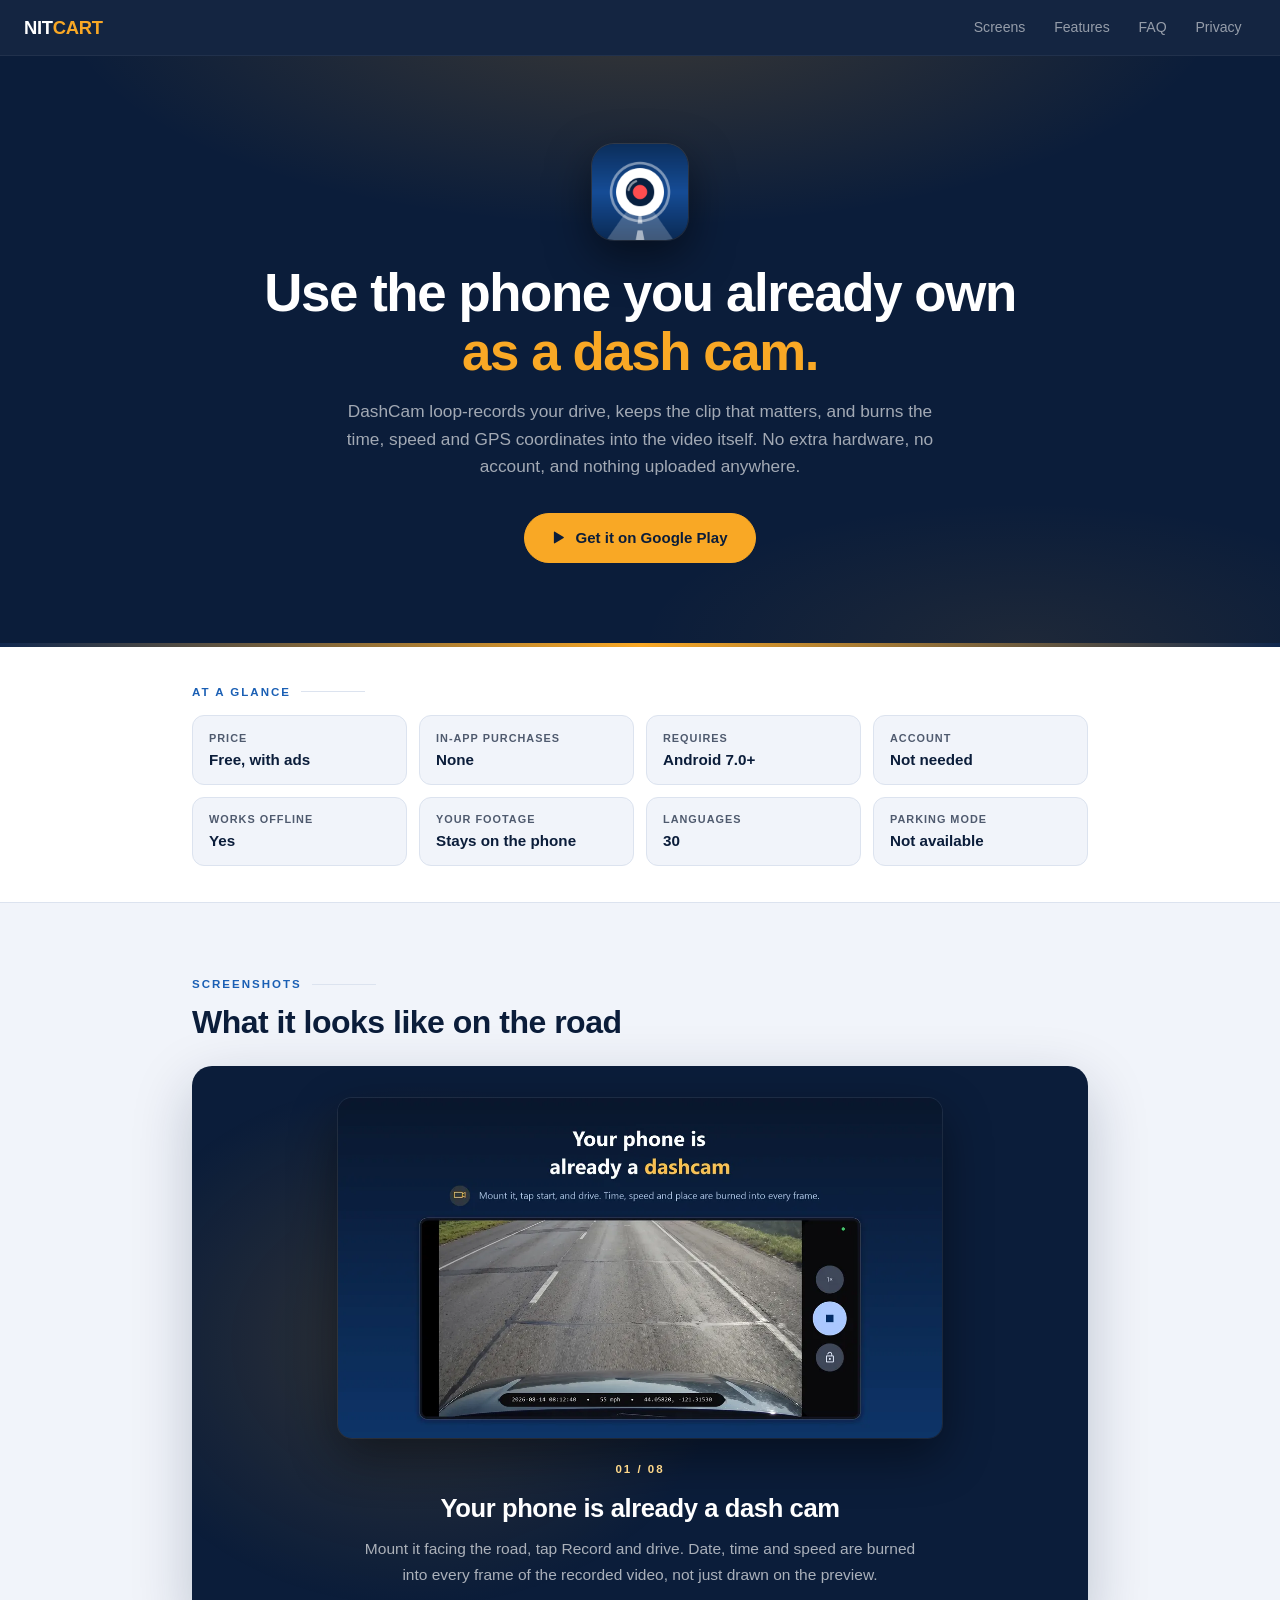
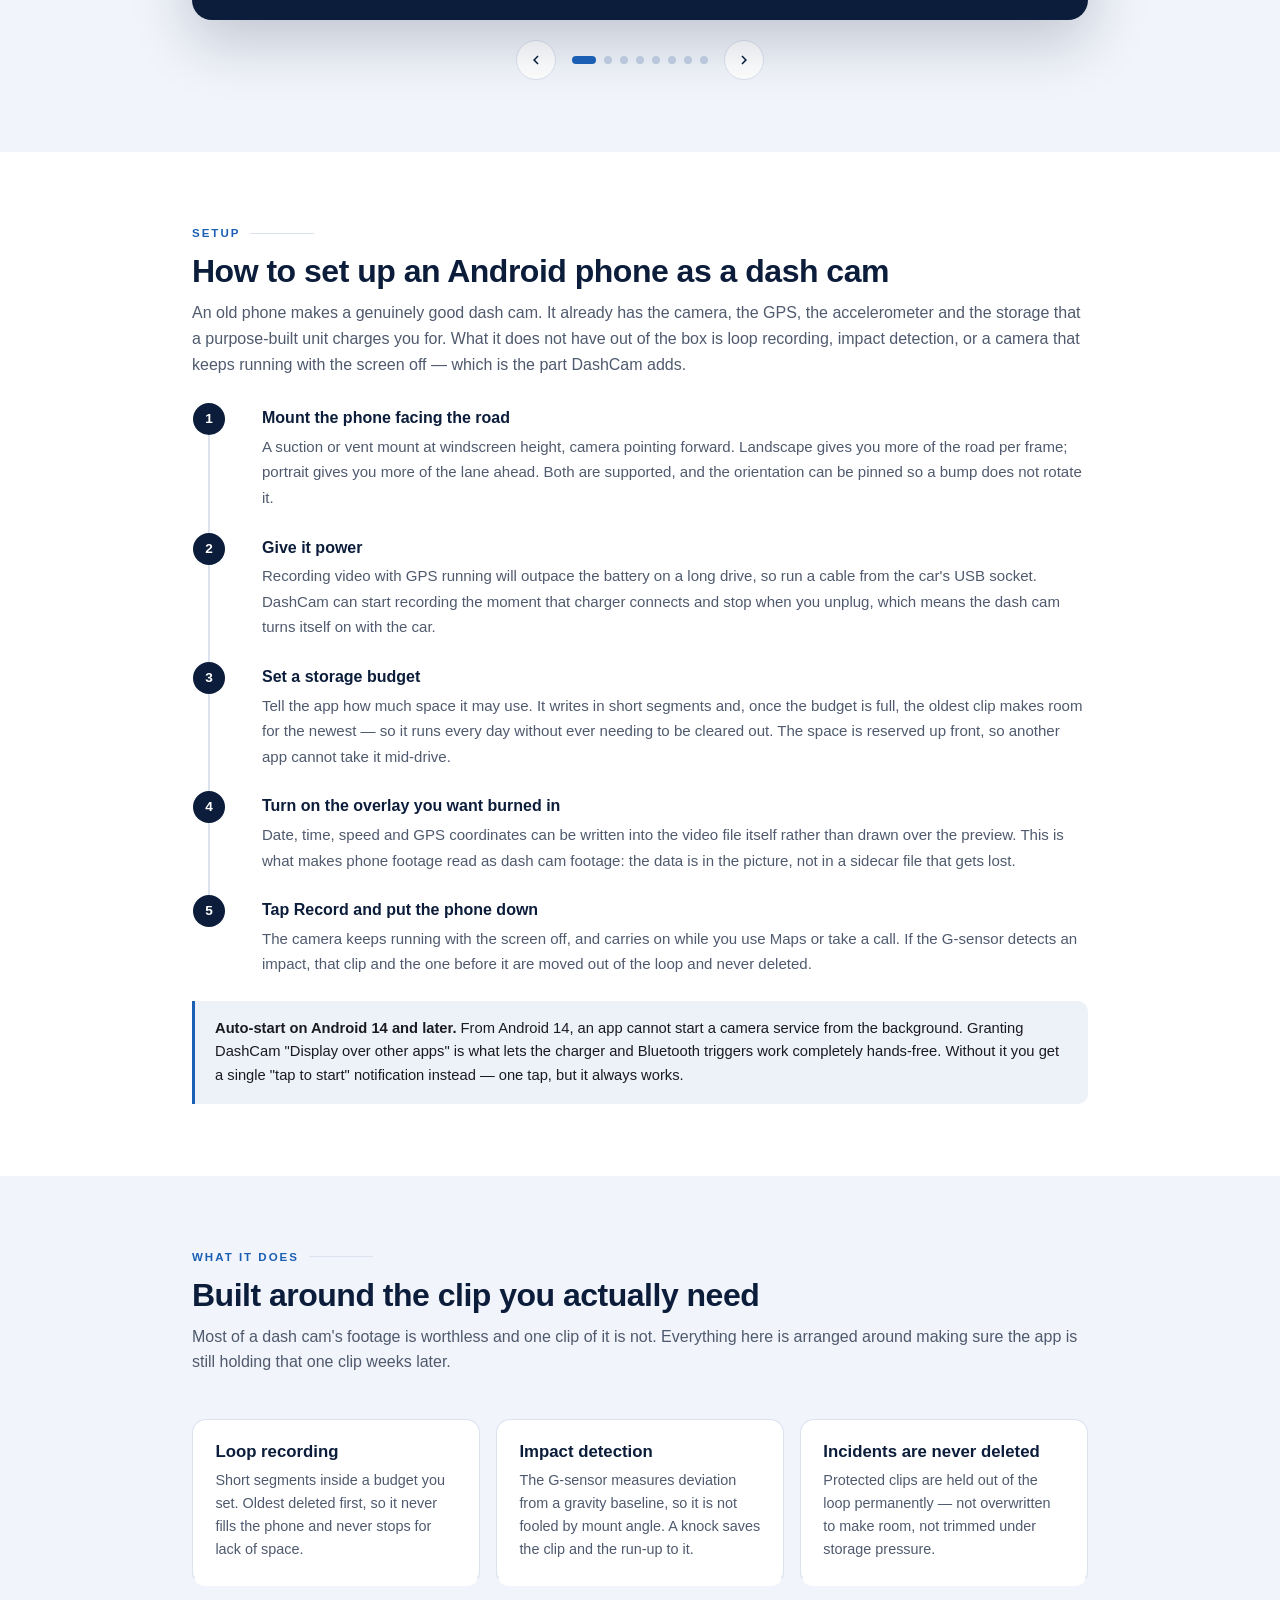
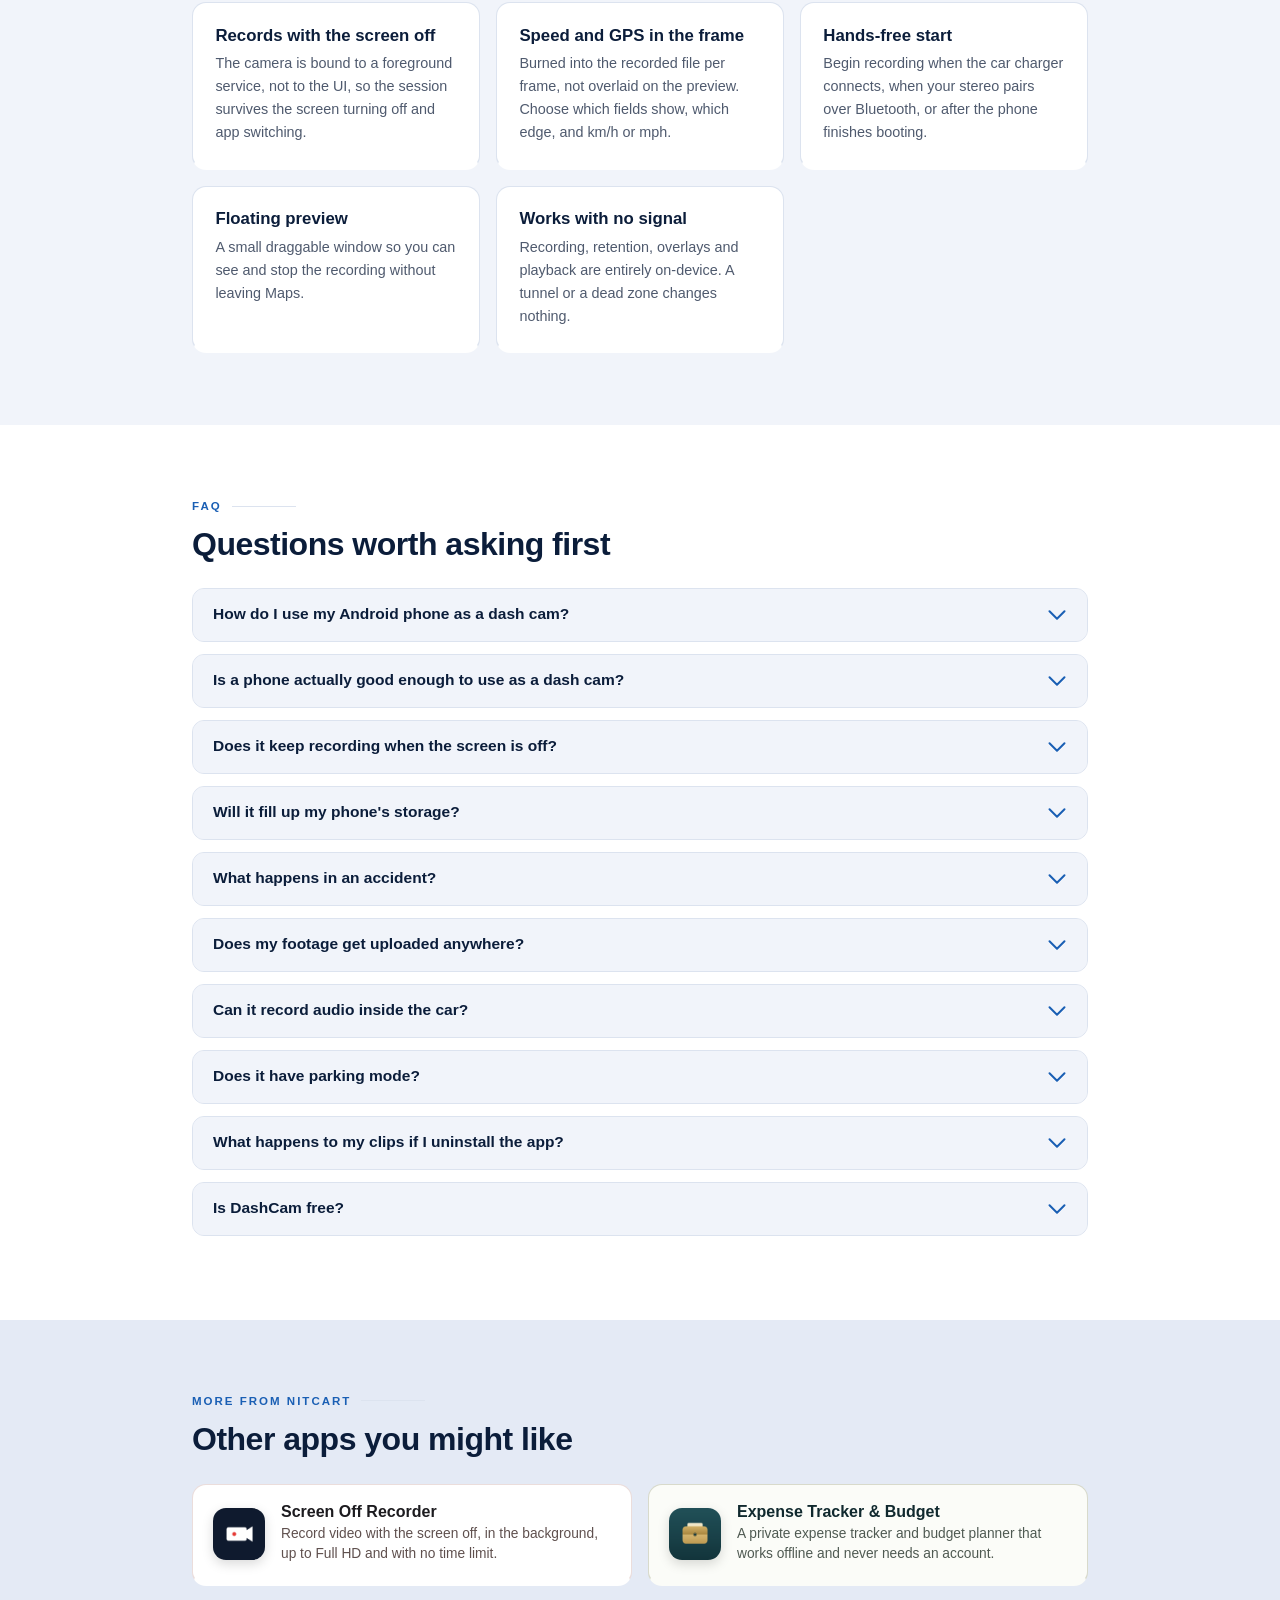
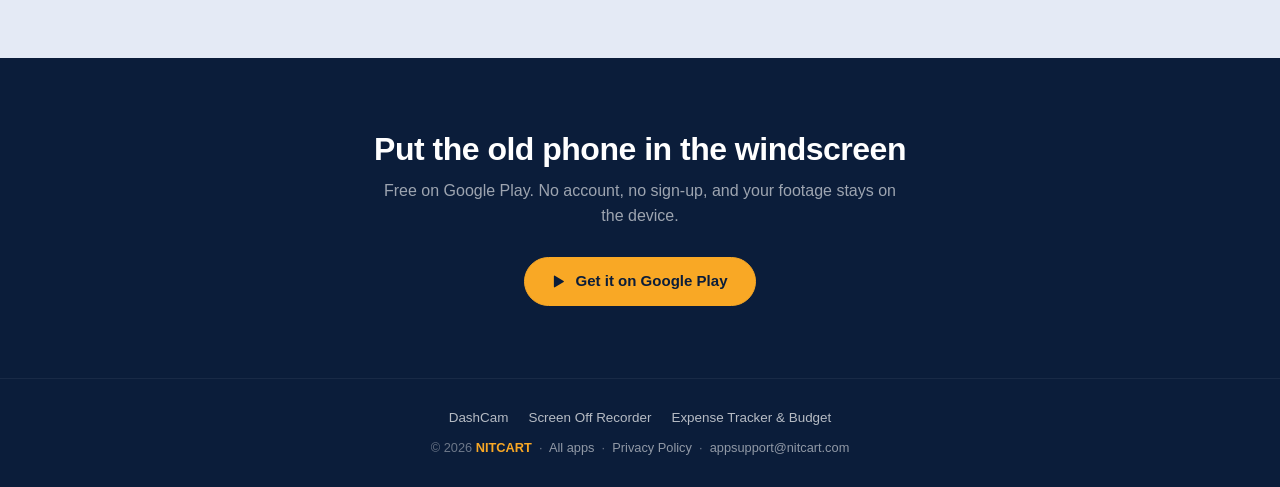
==== dashcam/index.html @ 1f2b5fb6 "feat: Add app landing pages, Bootstrap layout, per-app themes and SEO - Add landing pages for DashCa" ====
<!DOCTYPE html>
<html lang="en" class="theme-dashcam">

<head>
  <meta charset="UTF-8" />
  <meta name="viewport" content="width=device-width, initial-scale=1.0" />
  <title>DashCam — Dash Cam App for Android with Loop Recording &amp; GPS</title>
  <meta name="description" content="Turn your Android phone into a dash cam: loop recording with the screen off, impact detection, and speed and GPS on the video. Free, no account, stays on your phone." />
  <meta name="robots" content="index, follow, max-image-preview:large, max-snippet:-1, max-video-preview:-1" />
  <link rel="canonical" href="https://apps.nitcart.com/dashcam/" />
  <meta name="theme-color" content="#0b1d3a" />
  <link rel="icon" href="playstore/icon-512.png" type="image/png" sizes="512x512" />
  <link rel="apple-touch-icon" href="playstore/icon-512.png" />

  <meta property="og:type" content="website" />
  <meta property="og:site_name" content="NITCART Apps" />
  <meta property="og:locale" content="en_US" />
  <meta property="og:title" content="DashCam — Use Your Android Phone as a Dash Cam" />
  <meta property="og:description" content="Loop recording, impact detection, and speed &amp; GPS burned into every frame. Free, no account, and your footage never leaves the phone." />
  <meta property="og:url" content="https://apps.nitcart.com/dashcam/" />
  <meta property="og:image" content="https://apps.nitcart.com/assets/og/dashcam.png" />
  <meta property="og:image:width" content="1200" />
  <meta property="og:image:height" content="630" />
  <meta property="og:image:alt" content="DashCam - Drive Recorder for Android by NITCART" />
  <meta name="twitter:card" content="summary_large_image" />
  <meta name="twitter:title" content="DashCam — Use Your Android Phone as a Dash Cam" />
  <meta name="twitter:description" content="Loop recording, impact detection, and speed &amp; GPS burned into every frame. Free, no account, and your footage never leaves the phone." />
  <meta name="twitter:image" content="https://apps.nitcart.com/assets/og/dashcam.png" />
  <meta name="twitter:image:alt" content="DashCam - Drive Recorder for Android by NITCART" />

  <link rel="preconnect" href="https://cdn.jsdelivr.net" crossorigin />
  <link rel="stylesheet" href="https://cdn.jsdelivr.net/npm/bootstrap@5.3.8/dist/css/bootstrap.min.css" integrity="sha384-sRIl4kxILFvY47J16cr9ZwB07vP4J8+LH7qKQnuqkuIAvNWLzeN8tE5YBujZqJLB" crossorigin="anonymous" />
  <link rel="stylesheet" href="../assets/nitcart.css" />
</head>

<body>

  <nav class="navbar navbar-expand-md sticky-top site-nav" data-bs-theme="dark">
    <div class="container-fluid px-3 px-lg-4">
      <a href="/" class="navbar-brand">NIT<span>CART</span></a>
      <button class="navbar-toggler" type="button" data-bs-toggle="collapse" data-bs-target="#nav-menu" aria-controls="nav-menu" aria-expanded="false" aria-label="Toggle navigation">
        <span class="navbar-toggler-icon"></span>
      </button>
      <div class="collapse navbar-collapse" id="nav-menu">
        <ul class="navbar-nav ms-auto">
          <li class="nav-item"><a class="nav-link" href="#screens">Screens</a></li>
          <li class="nav-item"><a class="nav-link" href="#features">Features</a></li>
          <li class="nav-item"><a class="nav-link" href="#faq">FAQ</a></li>
          <li class="nav-item"><a class="nav-link" href="privacy-policy.html">Privacy</a></li>
        </ul>
      </div>
    </div>
  </nav>

  <section class="hero">
    <div class="container">
      <img class="hero-icon" src="playstore/icon-512.png" width="96" height="96" fetchpriority="high" alt="DashCam app icon" />
      <h1 class="hero-title">Use the phone you already own<br /><span>as a dash cam.</span></h1>
      <p class="hero-lead">
        DashCam loop-records your drive, keeps the clip that matters, and burns the time, speed
        and GPS coordinates into the video itself. No extra hardware, no account, and nothing
        uploaded anywhere.
      </p>
      <a class="btn btn-accent btn-cta btn-glow rounded-pill" href="https://play.google.com/store/apps/details?id=com.nitcart.dashcam" target="_blank" rel="noopener">
        <svg width="15" height="15" viewBox="0 0 24 24" fill="currentColor"><path d="M3 20.5v-17c0-.83.94-1.3 1.6-.8l14 8.5c.6.37.6 1.23 0 1.6l-14 8.5c-.66.5-1.6.03-1.6-.8z"/></svg>
        Get it on Google Play
      </a>
    </div>
  </section>

  <div class="accent-bar"></div>

  <section id="facts" class="facts" aria-labelledby="facts-title">
    <div class="container container-narrow">
      <div class="section-label">At a glance</div>
      <h2 id="facts-title" class="visually-hidden">DashCam at a glance</h2>
      <dl class="facts-grid">
        <div class="fact"><dt>Price</dt><dd>Free, with ads</dd></div>
        <div class="fact"><dt>In-app purchases</dt><dd>None</dd></div>
        <div class="fact"><dt>Requires</dt><dd>Android 7.0+</dd></div>
        <div class="fact"><dt>Account</dt><dd>Not needed</dd></div>
        <div class="fact"><dt>Works offline</dt><dd>Yes</dd></div>
        <div class="fact"><dt>Your footage</dt><dd>Stays on the phone</dd></div>
        <div class="fact"><dt>Languages</dt><dd>30</dd></div>
        <div class="fact"><dt>Parking mode</dt><dd>Not available</dd></div>
      </dl>
    </div>
  </section>

  <section id="screens" class="section">
    <div class="container container-narrow">
      <div class="section-label">Screenshots</div>
      <h2 class="section-title">What it looks like on the road</h2>

      <div id="shots" class="carousel slide shot-carousel mt-4" data-bs-ride="carousel" data-bs-interval="5000" aria-roledescription="carousel" aria-label="DashCam screenshots">
        <div class="carousel-inner">
          <div class="carousel-item active">
            <div class="row g-0 align-items-center shot shot-wide" role="group" aria-roledescription="slide" aria-label="1 of 8">
              <div class="col-12 shot-media"><img src="playstore/screenshots/store-1-recording.webp" width="1200" height="675" alt="DashCam recording the road ahead, with date, time and speed burned into the frame" /></div>
              <div class="col-12">
                <div class="shot-body">
                  <div class="shot-count">01 / 08</div>
                  <h3>Your phone is already a dash cam</h3>
                  <p>Mount it facing the road, tap Record and drive. Date, time and speed are burned into every frame of the recorded video, not just drawn on the preview.</p>
                </div>
              </div>
            </div>
          </div>
          <div class="carousel-item">
            <div class="row g-0 align-items-center shot" role="group" aria-roledescription="slide" aria-label="2 of 8">
              <div class="col-md-6 shot-media"><img src="playstore/screenshots/store-2-clips.webp" width="540" height="960" alt="Clips screen listing recorded drive segments with thumbnails" /></div>
              <div class="col-md-6">
                <div class="shot-body">
                  <div class="shot-count">02 / 08</div>
                  <h3>It never runs out of space</h3>
                  <p>Footage is written in short segments inside a storage budget you set. When the budget is full, the oldest clip makes room for the newest, and incident clips are kept out of the loop for good.</p>
                </div>
              </div>
            </div>
          </div>
          <div class="carousel-item">
            <div class="row g-0 align-items-center shot" role="group" aria-roledescription="slide" aria-label="3 of 8">
              <div class="col-md-6 shot-media"><img src="playstore/screenshots/store-3-settings.webp" width="540" height="960" alt="Camera, resolution and segment length settings" /></div>
              <div class="col-md-6">
                <div class="shot-body">
                  <div class="shot-count">03 / 08</div>
                  <h3>Set it up the way you drive</h3>
                  <p>Front or back camera, the widest lens on the phone, resolution, segment length, orientation and audio. Everything is on one Settings screen.</p>
                </div>
              </div>
            </div>
          </div>
          <div class="carousel-item">
            <div class="row g-0 align-items-center shot" role="group" aria-roledescription="slide" aria-label="4 of 8">
              <div class="col-md-6 shot-media"><img src="playstore/screenshots/store-4-overlay.webp" width="540" height="960" alt="Video overlay settings for timestamp, speed, GPS coordinates and position" /></div>
              <div class="col-md-6">
                <div class="shot-body">
                  <div class="shot-count">04 / 08</div>
                  <h3>Every overlay is optional</h3>
                  <p>Switch the timestamp, speed and GPS coordinates on or off individually. You can also pick the date format, km/h or mph, and which edge of the frame the line sits on.</p>
                </div>
              </div>
            </div>
          </div>
          <div class="carousel-item">
            <div class="row g-0 align-items-center shot" role="group" aria-roledescription="slide" aria-label="5 of 8">
              <div class="col-md-6 shot-media"><img src="playstore/screenshots/store-5-automation.webp" width="540" height="960" alt="Automation settings to start recording on charger, Bluetooth or boot" /></div>
              <div class="col-md-6">
                <div class="shot-body">
                  <div class="shot-count">05 / 08</div>
                  <h3>It starts itself when you drive</h3>
                  <p>Recording can begin when the car charger connects, when your stereo pairs over Bluetooth, or after the phone boots. It stops when you unplug.</p>
                </div>
              </div>
            </div>
          </div>
          <div class="carousel-item">
            <div class="row g-0 align-items-center shot shot-wide" role="group" aria-roledescription="slide" aria-label="6 of 8">
              <div class="col-12 shot-media"><img src="playstore/screenshots/store-6-floating.webp" width="1200" height="675" alt="Floating DashCam preview window over a navigation map" /></div>
              <div class="col-12">
                <div class="shot-body">
                  <div class="shot-count">06 / 08</div>
                  <h3>Keeps recording while you navigate</h3>
                  <p>A small draggable preview floats over Maps, so you can check the recording and stop it without switching apps.</p>
                </div>
              </div>
            </div>
          </div>
          <div class="carousel-item">
            <div class="row g-0 align-items-center shot shot-wide" role="group" aria-roledescription="slide" aria-label="7 of 8">
              <div class="col-12 shot-media"><img src="playstore/screenshots/store-7-screenoff.webp" width="1200" height="675" alt="Phone with the screen off while DashCam keeps recording" /></div>
              <div class="col-12">
                <div class="shot-body">
                  <div class="shot-count">07 / 08</div>
                  <h3>Record with the screen switched off</h3>
                  <p>The camera runs in a foreground service rather than on the app screen, so locking the phone doesn't end the session. While it runs, a notification with a Stop button stays visible.</p>
                </div>
              </div>
            </div>
          </div>
          <div class="carousel-item">
            <div class="row g-0 align-items-center shot" role="group" aria-roledescription="slide" aria-label="8 of 8">
              <div class="col-md-6 shot-media"><img src="playstore/screenshots/store-8-language.webp" width="540" height="960" alt="Language picker listing the app's 30 languages" /></div>
              <div class="col-md-6">
                <div class="shot-body">
                  <div class="shot-count">08 / 08</div>
                  <h3>Speaks 30 languages, including yours</h3>
                  <p>Hindi, Bengali, Tamil, Spanish, Arabic and 25 more. Pick one in Settings, whatever language the phone itself is set to.</p>
                </div>
              </div>
            </div>
          </div>
        </div>
        <div class="shot-controls">
          <button type="button" class="shot-btn" data-bs-target="#shots" data-bs-slide="prev" aria-label="Previous screenshot"><svg width="18" height="18" viewBox="0 0 24 24" fill="currentColor"><path d="M15.41 7.41 14 6l-6 6 6 6 1.41-1.41L10.83 12z"/></svg></button>
          <div class="carousel-indicators">
            <button type="button" data-bs-target="#shots" data-bs-slide-to="0" class="active" aria-current="true" aria-label="Screenshot 1"></button>
            <button type="button" data-bs-target="#shots" data-bs-slide-to="1" aria-label="Screenshot 2"></button>
            <button type="button" data-bs-target="#shots" data-bs-slide-to="2" aria-label="Screenshot 3"></button>
            <button type="button" data-bs-target="#shots" data-bs-slide-to="3" aria-label="Screenshot 4"></button>
            <button type="button" data-bs-target="#shots" data-bs-slide-to="4" aria-label="Screenshot 5"></button>
            <button type="button" data-bs-target="#shots" data-bs-slide-to="5" aria-label="Screenshot 6"></button>
            <button type="button" data-bs-target="#shots" data-bs-slide-to="6" aria-label="Screenshot 7"></button>
            <button type="button" data-bs-target="#shots" data-bs-slide-to="7" aria-label="Screenshot 8"></button>
          </div>
          <button type="button" class="shot-btn" data-bs-target="#shots" data-bs-slide="next" aria-label="Next screenshot"><svg width="18" height="18" viewBox="0 0 24 24" fill="currentColor"><path d="M8.59 16.59 10 18l6-6-6-6-1.41 1.41L13.17 12z"/></svg></button>
        </div>
      </div>
    </div>
  </section>

  <section id="how" class="section bg-white">
    <div class="container container-narrow">
      <div class="section-label">Setup</div>
      <h2 class="section-title">How to set up an Android phone as a dash cam</h2>
      <p class="section-lead">
        An old phone makes a genuinely good dash cam. It already has the camera, the GPS, the
        accelerometer and the storage that a purpose-built unit charges you for. What it does
        not have out of the box is loop recording, impact detection, or a camera that keeps
        running with the screen off — which is the part DashCam adds.
      </p>

      <ol class="steps">
        <li>
          <strong>Mount the phone facing the road</strong>
          <span>
            A suction or vent mount at windscreen height, camera pointing forward. Landscape
            gives you more of the road per frame; portrait gives you more of the lane ahead.
            Both are supported, and the orientation can be pinned so a bump does not rotate it.
          </span>
        </li>
        <li>
          <strong>Give it power</strong>
          <span>
            Recording video with GPS running will outpace the battery on a long drive, so run a
            cable from the car's USB socket. DashCam can start recording the moment that charger
            connects and stop when you unplug, which means the dash cam turns itself on with the
            car.
          </span>
        </li>
        <li>
          <strong>Set a storage budget</strong>
          <span>
            Tell the app how much space it may use. It writes in short segments and, once the
            budget is full, the oldest clip makes room for the newest — so it runs every day
            without ever needing to be cleared out. The space is reserved up front, so another
            app cannot take it mid-drive.
          </span>
        </li>
        <li>
          <strong>Turn on the overlay you want burned in</strong>
          <span>
            Date, time, speed and GPS coordinates can be written into the video file itself
            rather than drawn over the preview. This is what makes phone footage read as dash
            cam footage: the data is in the picture, not in a sidecar file that gets lost.
          </span>
        </li>
        <li>
          <strong>Tap Record and put the phone down</strong>
          <span>
            The camera keeps running with the screen off, and carries on while you use Maps or
            take a call. If the G-sensor detects an impact, that clip and the one before it are
            moved out of the loop and never deleted.
          </span>
        </li>
      </ol>

      <div class="note">
        <strong>Auto-start on Android 14 and later.</strong> From Android 14, an app cannot start
        a camera service from the background. Granting DashCam "Display over other apps" is what
        lets the charger and Bluetooth triggers work completely hands-free. Without it you get a
        single "tap to start" notification instead — one tap, but it always works.
      </div>
    </div>
  </section>

  <section id="features" class="section">
    <div class="container container-narrow">
      <div class="section-label">What it does</div>
      <h2 class="section-title">Built around the clip you actually need</h2>
      <p class="section-lead">
        Most of a dash cam's footage is worthless and one clip of it is not. Everything here is
        arranged around making sure the app is still holding that one clip weeks later.
      </p>

      <div class="row row-cols-1 row-cols-sm-2 row-cols-lg-3 g-3 mt-2">
        <div class="col">
          <div class="feature h-100">
            <h3>Loop recording</h3>
            <p>Short segments inside a budget you set. Oldest deleted first, so it never fills the phone and never stops for lack of space.</p>
          </div>
        </div>
        <div class="col">
          <div class="feature h-100">
            <h3>Impact detection</h3>
            <p>The G-sensor measures deviation from a gravity baseline, so it is not fooled by mount angle. A knock saves the clip and the run-up to it.</p>
          </div>
        </div>
        <div class="col">
          <div class="feature h-100">
            <h3>Incidents are never deleted</h3>
            <p>Protected clips are held out of the loop permanently — not overwritten to make room, not trimmed under storage pressure.</p>
          </div>
        </div>
        <div class="col">
          <div class="feature h-100">
            <h3>Records with the screen off</h3>
            <p>The camera is bound to a foreground service, not to the UI, so the session survives the screen turning off and app switching.</p>
          </div>
        </div>
        <div class="col">
          <div class="feature h-100">
            <h3>Speed and GPS in the frame</h3>
            <p>Burned into the recorded file per frame, not overlaid on the preview. Choose which fields show, which edge, and km/h or mph.</p>
          </div>
        </div>
        <div class="col">
          <div class="feature h-100">
            <h3>Hands-free start</h3>
            <p>Begin recording when the car charger connects, when your stereo pairs over Bluetooth, or after the phone finishes booting.</p>
          </div>
        </div>
        <div class="col">
          <div class="feature h-100">
            <h3>Floating preview</h3>
            <p>A small draggable window so you can see and stop the recording without leaving Maps.</p>
          </div>
        </div>
        <div class="col">
          <div class="feature h-100">
            <h3>Works with no signal</h3>
            <p>Recording, retention, overlays and playback are entirely on-device. A tunnel or a dead zone changes nothing.</p>
          </div>
        </div>
      </div>
    </div>
  </section>

  <section id="faq" class="section bg-white">
    <div class="container container-narrow">
      <div class="section-label">FAQ</div>
      <h2 class="section-title">Questions worth asking first</h2>

      <div class="accordion faq mt-4">
        <div class="accordion-item">
          <h3 class="accordion-header">
            <button class="accordion-button collapsed" type="button" data-bs-toggle="collapse" data-bs-target="#faq-1" aria-expanded="false" aria-controls="faq-1">How do I use my Android phone as a dash cam?</button>
          </h3>
          <div id="faq-1" class="accordion-collapse collapse">
            <div class="accordion-body">
            Install DashCam, mount the phone on the windscreen facing the road, plug it into the car charger, set a storage budget in Settings and tap Record. You can also have recording start by itself when the charger connects, when the car stereo pairs over Bluetooth, or after the phone boots. The setup guide above covers each step.
            </div>
          </div>
        </div>
        <div class="accordion-item">
          <h3 class="accordion-header">
            <button class="accordion-button collapsed" type="button" data-bs-toggle="collapse" data-bs-target="#faq-2" aria-expanded="false" aria-controls="faq-2">Is a phone actually good enough to use as a dash cam?</button>
          </h3>
          <div id="faq-2" class="accordion-collapse collapse">
            <div class="accordion-body">
            For image quality, usually yes — a phone from the last several years will out-resolve
            a cheap dedicated unit. The real differences are heat and field of view. A phone in
            direct sun on a dashboard gets hot, and a phone lens is narrower than the wide-angle
            glass on a purpose-built dash cam, so you capture less of the adjacent lanes. DashCam
            picks the widest lens your phone has, which helps but does not fully close that gap.
            </div>
          </div>
        </div>
        <div class="accordion-item">
          <h3 class="accordion-header">
            <button class="accordion-button collapsed" type="button" data-bs-toggle="collapse" data-bs-target="#faq-3" aria-expanded="false" aria-controls="faq-3">Does it keep recording when the screen is off?</button>
          </h3>
          <div id="faq-3" class="accordion-collapse collapse">
            <div class="accordion-body">
            Yes. The camera is bound to a foreground service rather than to the app's UI, with a
            wake lock held for the session, so recording continues with the screen off and while
            you are in another app. An ongoing notification with a Stop action is visible the whole
            time it is running.
            </div>
          </div>
        </div>
        <div class="accordion-item">
          <h3 class="accordion-header">
            <button class="accordion-button collapsed" type="button" data-bs-toggle="collapse" data-bs-target="#faq-4" aria-expanded="false" aria-controls="faq-4">Will it fill up my phone's storage?</button>
          </h3>
          <div id="faq-4" class="accordion-collapse collapse">
            <div class="accordion-body">
            No. You set a storage budget and the app stays inside it: once full, the oldest clip is
            deleted to make room for the newest. The space is also reserved from the moment you set
            it, so another app cannot claim it while you are driving. Incident clips are exempt from
            the loop and get their own ceiling so they cannot swallow the whole budget either.
            </div>
          </div>
        </div>
        <div class="accordion-item">
          <h3 class="accordion-header">
            <button class="accordion-button collapsed" type="button" data-bs-toggle="collapse" data-bs-target="#faq-5" aria-expanded="false" aria-controls="faq-5">What happens in an accident?</button>
          </h3>
          <div id="faq-5" class="accordion-collapse collapse">
            <div class="accordion-body">
            The accelerometer compares movement against a low-pass gravity baseline, so mount angle
            and slow tilting do not trigger it but a sharp impact does. On a trigger, the previous
            segment is moved to protected storage immediately and the in-flight one is flagged and
            moved as soon as the encoder releases it — the run-up to an incident is usually the part
            that shows what happened. You can also tap Incident yourself, either during a drive or
            before setting off to protect the whole of the next one.
            </div>
          </div>
        </div>
        <div class="accordion-item">
          <h3 class="accordion-header">
            <button class="accordion-button collapsed" type="button" data-bs-toggle="collapse" data-bs-target="#faq-6" aria-expanded="false" aria-controls="faq-6">Does my footage get uploaded anywhere?</button>
          </h3>
          <div id="faq-6" class="accordion-collapse collapse">
            <div class="accordion-body">
            No. There is no account, no server and no cloud sync. Video, audio and location are
            processed on the device to produce the recording and its burned-in overlay, and none of
            them are transmitted. The app does hold the internet permission, because it shows ads —
            but the ad code has no access to your recordings, and everything the app records works
            with no connection at all. The
            <a href="privacy-policy.html">privacy policy</a> sets out exactly what the ad SDK
            collects.
            </div>
          </div>
        </div>
        <div class="accordion-item">
          <h3 class="accordion-header">
            <button class="accordion-button collapsed" type="button" data-bs-toggle="collapse" data-bs-target="#faq-7" aria-expanded="false" aria-controls="faq-7">Can it record audio inside the car?</button>
          </h3>
          <div id="faq-7" class="accordion-collapse collapse">
            <div class="accordion-body">
            It can, and it can be switched off in Settings. Worth checking your local law before you
            leave it on: rules on recording conversations inside a vehicle, and on filming in public,
            vary considerably between countries and in some places between regions.
            </div>
          </div>
        </div>
        <div class="accordion-item">
          <h3 class="accordion-header">
            <button class="accordion-button collapsed" type="button" data-bs-toggle="collapse" data-bs-target="#faq-8" aria-expanded="false" aria-controls="faq-8">Does it have parking mode?</button>
          </h3>
          <div id="faq-8" class="accordion-collapse collapse">
            <div class="accordion-body">
            Not currently. DashCam records while you are driving; it does not monitor the car while
            it is parked and unattended. Dual front-and-rear capture and cloud upload are also not
            implemented.
            </div>
          </div>
        </div>
        <div class="accordion-item">
          <h3 class="accordion-header">
            <button class="accordion-button collapsed" type="button" data-bs-toggle="collapse" data-bs-target="#faq-9" aria-expanded="false" aria-controls="faq-9">What happens to my clips if I uninstall the app?</button>
          </h3>
          <div id="faq-9" class="accordion-collapse collapse">
            <div class="accordion-body">
            They are deleted. Clips are written to the app's own external files directory, which is
            why DashCam needs no storage permission at all — but that directory is removed with the
            app. Export anything you want to keep before uninstalling.
            </div>
          </div>
        </div>
        <div class="accordion-item">
          <h3 class="accordion-header">
            <button class="accordion-button collapsed" type="button" data-bs-toggle="collapse" data-bs-target="#faq-10" aria-expanded="false" aria-controls="faq-10">Is DashCam free?</button>
          </h3>
          <div id="faq-10" class="accordion-collapse collapse">
            <div class="accordion-body">
            Yes. DashCam is free on Google Play and supported by ads. There are no in-app purchases and no account to create.
            </div>
          </div>
        </div>
      </div>
    </div>
  </section>

  <section id="more-apps" class="section bg-shelf">
    <div class="container container-narrow">
      <div class="section-label">More from NITCART</div>
      <h2 class="section-title">Other apps you might like</h2>
      <div class="row row-cols-1 row-cols-md-2 g-3 mt-2">
        <div class="col">
          <a class="mini-app h-100 theme-screen-off-recorder" href="/screen-off-recorder/">
            <img src="/screen-off-recorder/playstore/icon-512.png" width="52" height="52" loading="lazy" alt="" />
            <div>
              <h3>Screen Off Recorder</h3>
              <p>Record video with the screen off, in the background, up to Full HD and with no time limit.</p>
            </div>
          </a>
        </div>
        <div class="col">
          <a class="mini-app h-100 theme-expense-tracker" href="/expense-tracker/">
            <img src="/expense-tracker/playstore/icon-512.png" width="52" height="52" loading="lazy" alt="" />
            <div>
              <h3>Expense Tracker &amp; Budget</h3>
              <p>A private expense tracker and budget planner that works offline and never needs an account.</p>
            </div>
          </a>
        </div>
      </div>
    </div>
  </section>

  <section id="cta" class="section cta-band">
    <div class="container container-narrow">
      <h2 class="section-title">Put the old phone in the windscreen</h2>
      <p>Free on Google Play. No account, no sign-up, and your footage stays on the device.</p>
      <a class="btn btn-accent btn-cta btn-glow rounded-pill" href="https://play.google.com/store/apps/details?id=com.nitcart.dashcam" target="_blank" rel="noopener">
        <svg width="15" height="15" viewBox="0 0 24 24" fill="currentColor"><path d="M3 20.5v-17c0-.83.94-1.3 1.6-.8l14 8.5c.6.37.6 1.23 0 1.6l-14 8.5c-.66.5-1.6.03-1.6-.8z"/></svg>
        Get it on Google Play
      </a>
    </div>
  </section>

  <footer class="site-footer">
    <div class="container">
      <nav class="footer-links" aria-label="NITCART apps">
        <a href="/dashcam/">DashCam</a>
        <a href="/screen-off-recorder/">Screen Off Recorder</a>
        <a href="/expense-tracker/">Expense Tracker &amp; Budget</a>
      </nav>
      <p>
        &copy; 2026 <span class="brand">NITCART</span> &nbsp;·&nbsp;
        <a href="/">All apps</a> &nbsp;·&nbsp;
        <a href="privacy-policy.html">Privacy Policy</a> &nbsp;·&nbsp;
        <a href="mailto:appsupport@nitcart.com">appsupport@nitcart.com</a>
      </p>
    </div>
  </footer>

  <script type="application/ld+json">
  {
    "@context": "https://schema.org",
    "@graph": [
      {
        "@type": "Organization",
        "@id": "https://apps.nitcart.com/#organization",
        "name": "NITCART",
        "url": "https://apps.nitcart.com/",
        "logo": {
          "@type": "ImageObject",
          "url": "https://apps.nitcart.com/assets/nitcart-logo.png",
          "width": 512,
          "height": 512
        },
        "email": "appsupport@nitcart.com",
        "sameAs": [
          "https://play.google.com/store/apps/developer?id=NITCART"
        ]
      },
      {
        "@type": "MobileApplication",
        "@id": "https://apps.nitcart.com/dashcam/#app",
        "name": "DashCam - Drive Recorder",
        "alternateName": [
          "Dash Cam: Car Video Recorder",
          "DashCam"
        ],
        "description": "Turn your Android phone into a dash cam: loop recording with the screen off, impact detection, and speed and GPS on the video. Free, no account, stays on your phone.",
        "url": "https://apps.nitcart.com/dashcam/",
        "image": "https://apps.nitcart.com/dashcam/playstore/icon-512.png",
        "screenshot": [
          "https://apps.nitcart.com/dashcam/playstore/screenshots/store-1-recording.webp",
          "https://apps.nitcart.com/dashcam/playstore/screenshots/store-2-clips.webp",
          "https://apps.nitcart.com/dashcam/playstore/screenshots/store-3-settings.webp",
          "https://apps.nitcart.com/dashcam/playstore/screenshots/store-4-overlay.webp",
          "https://apps.nitcart.com/dashcam/playstore/screenshots/store-5-automation.webp",
          "https://apps.nitcart.com/dashcam/playstore/screenshots/store-6-floating.webp",
          "https://apps.nitcart.com/dashcam/playstore/screenshots/store-7-screenoff.webp",
          "https://apps.nitcart.com/dashcam/playstore/screenshots/store-8-language.webp"
        ],
        "operatingSystem": "Android 7.0 or later",
        "applicationCategory": "UtilitiesApplication",
        "inLanguage": [
          "en",
          "ar",
          "as",
          "bn",
          "de",
          "es",
          "fa",
          "fr",
          "gu",
          "hi",
          "id",
          "it",
          "ja",
          "kn",
          "ko",
          "ml",
          "mr",
          "nl",
          "or",
          "pa",
          "pl",
          "pt",
          "ru",
          "ta",
          "te",
          "th",
          "tr",
          "ur",
          "vi",
          "zh"
        ],
        "featureList": [
          "Loop recording inside a storage budget you set",
          "G-sensor impact detection that protects incident clips",
          "Date, time, speed and GPS coordinates burned into the video",
          "Keeps recording with the screen off and in the background",
          "Hands-free start when the car charger connects, the stereo pairs over Bluetooth, or the phone boots",
          "Floating preview window over other apps",
          "Works offline; footage never leaves the device",
          "Available in 30 languages"
        ],
        "installUrl": "https://play.google.com/store/apps/details?id=com.nitcart.dashcam",
        "downloadUrl": "https://play.google.com/store/apps/details?id=com.nitcart.dashcam",
        "sameAs": [
          "https://play.google.com/store/apps/details?id=com.nitcart.dashcam"
        ],
        "isAccessibleForFree": true,
        "offers": {
          "@type": "Offer",
          "price": "0",
          "priceCurrency": "USD",
          "url": "https://play.google.com/store/apps/details?id=com.nitcart.dashcam"
        },
        "author": {
          "@id": "https://apps.nitcart.com/#organization"
        },
        "publisher": {
          "@id": "https://apps.nitcart.com/#organization"
        }
      },
      {
        "@type": "WebPage",
        "@id": "https://apps.nitcart.com/dashcam/#webpage",
        "url": "https://apps.nitcart.com/dashcam/",
        "name": "DashCam — Dash Cam App for Android with Loop Recording & GPS",
        "description": "Turn your Android phone into a dash cam: loop recording with the screen off, impact detection, and speed and GPS on the video. Free, no account, stays on your phone.",
        "inLanguage": "en",
        "isPartOf": {
          "@id": "https://apps.nitcart.com/#website"
        },
        "about": {
          "@id": "https://apps.nitcart.com/dashcam/#app"
        },
        "primaryImageOfPage": "https://apps.nitcart.com/assets/og/dashcam.png",
        "breadcrumb": {
          "@id": "https://apps.nitcart.com/dashcam/#breadcrumb"
        },
        "dateModified": "2026-09-23"
      },
      {
        "@type": "BreadcrumbList",
        "@id": "https://apps.nitcart.com/dashcam/#breadcrumb",
        "itemListElement": [
          {
            "@type": "ListItem",
            "position": 1,
            "name": "NITCART Apps",
            "item": "https://apps.nitcart.com/"
          },
          {
            "@type": "ListItem",
            "position": 2,
            "name": "DashCam - Drive Recorder",
            "item": "https://apps.nitcart.com/dashcam/"
          }
        ]
      },
      {
        "@type": "FAQPage",
        "@id": "https://apps.nitcart.com/dashcam/#faq",
        "mainEntity": [
          {
            "@type": "Question",
            "name": "How do I use my Android phone as a dash cam?",
            "acceptedAnswer": {
              "@type": "Answer",
              "text": "Install DashCam, mount the phone on the windscreen facing the road, plug it into the car charger, set a storage budget in Settings and tap Record. You can also have recording start by itself when the charger connects, when the car stereo pairs over Bluetooth, or after the phone boots. The setup guide above covers each step."
            }
          },
          {
            "@type": "Question",
            "name": "Is a phone actually good enough to use as a dash cam?",
            "acceptedAnswer": {
              "@type": "Answer",
              "text": "For image quality, usually yes — a phone from the last several years will out-resolve a cheap dedicated unit. The real differences are heat and field of view. A phone in direct sun on a dashboard gets hot, and a phone lens is narrower than the wide-angle glass on a purpose-built dash cam, so you capture less of the adjacent lanes. DashCam picks the widest lens your phone has, which helps but does not fully close that gap."
            }
          },
          {
            "@type": "Question",
            "name": "Does it keep recording when the screen is off?",
            "acceptedAnswer": {
              "@type": "Answer",
              "text": "Yes. The camera is bound to a foreground service rather than to the app's UI, with a wake lock held for the session, so recording continues with the screen off and while you are in another app. An ongoing notification with a Stop action is visible the whole time it is running."
            }
          },
          {
            "@type": "Question",
            "name": "Will it fill up my phone's storage?",
            "acceptedAnswer": {
              "@type": "Answer",
              "text": "No. You set a storage budget and the app stays inside it: once full, the oldest clip is deleted to make room for the newest. The space is also reserved from the moment you set it, so another app cannot claim it while you are driving. Incident clips are exempt from the loop and get their own ceiling so they cannot swallow the whole budget either."
            }
          },
          {
            "@type": "Question",
            "name": "What happens in an accident?",
            "acceptedAnswer": {
              "@type": "Answer",
              "text": "The accelerometer compares movement against a low-pass gravity baseline, so mount angle and slow tilting do not trigger it but a sharp impact does. On a trigger, the previous segment is moved to protected storage immediately and the in-flight one is flagged and moved as soon as the encoder releases it — the run-up to an incident is usually the part that shows what happened. You can also tap Incident yourself, either during a drive or before setting off to protect the whole of the next one."
            }
          },
          {
            "@type": "Question",
            "name": "Does my footage get uploaded anywhere?",
            "acceptedAnswer": {
              "@type": "Answer",
              "text": "No. There is no account, no server and no cloud sync. Video, audio and location are processed on the device to produce the recording and its burned-in overlay, and none of them are transmitted. The app does hold the internet permission, because it shows ads — but the ad code has no access to your recordings, and everything the app records works with no connection at all. The privacy policy sets out exactly what the ad SDK collects."
            }
          },
          {
            "@type": "Question",
            "name": "Can it record audio inside the car?",
            "acceptedAnswer": {
              "@type": "Answer",
              "text": "It can, and it can be switched off in Settings. Worth checking your local law before you leave it on: rules on recording conversations inside a vehicle, and on filming in public, vary considerably between countries and in some places between regions."
            }
          },
          {
            "@type": "Question",
            "name": "Does it have parking mode?",
            "acceptedAnswer": {
              "@type": "Answer",
              "text": "Not currently. DashCam records while you are driving; it does not monitor the car while it is parked and unattended. Dual front-and-rear capture and cloud upload are also not implemented."
            }
          },
          {
            "@type": "Question",
            "name": "What happens to my clips if I uninstall the app?",
            "acceptedAnswer": {
              "@type": "Answer",
              "text": "They are deleted. Clips are written to the app's own external files directory, which is why DashCam needs no storage permission at all — but that directory is removed with the app. Export anything you want to keep before uninstalling."
            }
          },
          {
            "@type": "Question",
            "name": "Is DashCam free?",
            "acceptedAnswer": {
              "@type": "Answer",
              "text": "Yes. DashCam is free on Google Play and supported by ads. There are no in-app purchases and no account to create."
            }
          }
        ]
      }
    ]
  }
  </script>

  <script src="https://cdn.jsdelivr.net/npm/bootstrap@5.3.8/dist/js/bootstrap.bundle.min.js" integrity="sha384-FKyoEForCGlyvwx9Hj09JcYn3nv7wiPVlz7YYwJrWVcXK/BmnVDxM+D2scQbITxI" crossorigin="anonymous"></script>
  <script>
    // Close the collapsed mobile menu after a link is tapped.
    document.querySelectorAll(".site-nav .nav-link").forEach(function (link) {
      link.addEventListener("click", function () {
        var menu = document.getElementById("nav-menu");
        if (menu.classList.contains("show")) bootstrap.Collapse.getOrCreateInstance(menu).hide();
      });
    });
  </script>

</body>

</html>
---- assets/nitcart.css ----
/* NITCART theme, layered on Bootstrap 5.3 (loaded from jsDelivr before this file). */

:root {
  /* Brand surfaces (dark) */
  --navy:        #0f1a2e;
  --navy-rgb:    15, 26, 46;
  --navy-mid:    #16213e;
  --navy-soft:   #1e2d45;

  /* Accent on dark surfaces: headline highlights, primary buttons, glows */
  --accent:      #e53935;
  --accent-rgb:  229, 57, 53;
  --accent-dk:   #c62828;
  --accent-soft: #ef9a9a;
  --accent-lo:   rgba(229,57,53,0.12);
  --on-accent:   #ffffff;

  /* Accent on light backgrounds: labels, links, hover borders (kept dark enough to read) */
  --accent-text:     #e53935;
  --accent-text-rgb: 229, 57, 53;
  --accent-deep:     #b71c1c;
  --link-rgb:        183, 28, 28;
  --link-hover-rgb:  229, 57, 53;
  --faq-icon: url("data:image/svg+xml,%3csvg xmlns='http://www.w3.org/2000/svg' viewBox='0 0 16 16' fill='none' stroke='%23e53935' stroke-linecap='round' stroke-linejoin='round' stroke-width='1.6'%3e%3cpath d='m2 5 6 6 6-6'/%3e%3c/svg%3e");

  /* Light surfaces */
  --text:        #1a1a2e;
  --text-mute:   #5a6275;
  --bg:          #f0f2f7;
  --bg-shelf:    #e9ecf4;
  --card:        #ffffff;
  --border:      #e2e6ef;
  --dot-idle:    #c5cbd8;
  --code-bg:     #eef0f6;
  --soft-hover:  #e6e9f1;
  --soft-active: #dde1eb;
  --soft-border: #d5dae6;

  --bs-body-font-family: -apple-system, BlinkMacSystemFont, "Segoe UI", Roboto, Helvetica, Arial, sans-serif;
  --bs-body-color: var(--text);
  --bs-body-bg: var(--bg);
  --bs-body-line-height: 1.6;
  --bs-border-color: var(--border);
  --bs-link-color-rgb: var(--link-rgb);
  --bs-link-hover-color-rgb: var(--link-hover-rgb);
}

/* Keep anchored sections clear of the sticky navbar. */
[id] { scroll-margin-top: 64px; }

/* Content widths: Bootstrap's stepped containers, capped a little narrower at xl. */
@media (min-width: 1200px) {
  .container { max-width: 1080px; }
  .container-narrow { max-width: 920px; }
}

/* ── BUTTONS ───────────────────────────────────────── */
.btn { display: inline-flex; align-items: center; justify-content: center; gap: 0.5rem; font-weight: 700; }

.btn-accent {
  --bs-btn-color: var(--on-accent);
  --bs-btn-bg: var(--accent);
  --bs-btn-border-color: var(--accent);
  --bs-btn-hover-color: var(--on-accent);
  --bs-btn-hover-bg: var(--accent-dk);
  --bs-btn-hover-border-color: var(--accent-dk);
  --bs-btn-active-color: var(--on-accent);
  --bs-btn-active-bg: var(--accent-dk);
  --bs-btn-active-border-color: var(--accent-dk);
  --bs-btn-focus-shadow-rgb: var(--accent-rgb);
}

.btn-ghost {
  --bs-btn-color: rgba(255,255,255,0.75);
  --bs-btn-bg: transparent;
  --bs-btn-border-color: rgba(255,255,255,0.2);
  --bs-btn-hover-color: #fff;
  --bs-btn-hover-bg: rgba(255,255,255,0.08);
  --bs-btn-hover-border-color: rgba(255,255,255,0.3);
  --bs-btn-active-color: #fff;
  --bs-btn-active-bg: rgba(255,255,255,0.12);
  --bs-btn-active-border-color: rgba(255,255,255,0.3);
  --bs-btn-focus-shadow-rgb: 255, 255, 255;
  font-weight: 600;
}

.btn-navy {
  --bs-btn-color: #fff;
  --bs-btn-bg: var(--navy);
  --bs-btn-border-color: var(--navy);
  --bs-btn-hover-color: #fff;
  --bs-btn-hover-bg: var(--navy-soft);
  --bs-btn-hover-border-color: var(--navy-soft);
  --bs-btn-active-color: #fff;
  --bs-btn-active-bg: var(--navy-soft);
  --bs-btn-active-border-color: var(--navy-soft);
  --bs-btn-focus-shadow-rgb: var(--navy-rgb);
}

.btn-soft {
  --bs-btn-color: var(--text-mute);
  --bs-btn-bg: var(--bg);
  --bs-btn-border-color: var(--border);
  --bs-btn-hover-color: var(--navy);
  --bs-btn-hover-bg: var(--soft-hover);
  --bs-btn-hover-border-color: var(--soft-border);
  --bs-btn-active-color: var(--navy);
  --bs-btn-active-bg: var(--soft-active);
  --bs-btn-active-border-color: var(--soft-border);
  --bs-btn-focus-shadow-rgb: var(--navy-rgb);
}

/* Pulsing glow for the main "Get it on Google Play" buttons. */
.btn-glow { animation: cta-glow 2.4s ease-in-out infinite; }
.btn-glow:hover, .btn-glow:focus-visible { animation-play-state: paused; box-shadow: 0 0 0 4px rgba(var(--accent-rgb),0.25), 0 10px 40px rgba(var(--accent-rgb),0.65); }

@keyframes cta-glow {
  0%, 100% { box-shadow: 0 0 0 0 rgba(var(--accent-rgb),0.55), 0 8px 24px rgba(var(--accent-rgb),0.35); }
  50%      { box-shadow: 0 0 0 12px rgba(var(--accent-rgb),0), 0 10px 42px rgba(var(--accent-rgb),0.7); }
}

@media (prefers-reduced-motion: reduce) {
  .btn-glow { animation: none; box-shadow: 0 8px 30px rgba(var(--accent-rgb),0.5); }
}

/* Size presets on top of Bootstrap's .btn */
.btn-cta  { --bs-btn-padding-y: 0.78rem; --bs-btn-padding-x: 1.7rem; --bs-btn-font-size: 0.94rem; }
.btn-chip { --bs-btn-padding-y: 0.42rem; --bs-btn-padding-x: 0.9rem;  --bs-btn-font-size: 0.78rem; gap: 0.35rem; }

/* ── NAVBAR ────────────────────────────────────────── */
.site-nav {
  --bs-navbar-color: rgba(255,255,255,0.65);
  --bs-navbar-hover-color: #fff;
  --bs-navbar-active-color: #fff;
  --bs-navbar-brand-color: #fff;
  --bs-navbar-brand-hover-color: #fff;
  --bs-navbar-nav-link-padding-x: 0.9rem;
  --bs-navbar-toggler-border-color: rgba(255,255,255,0.2);
  --bs-navbar-toggler-focus-width: 0.15rem;
  min-height: 56px;
  background: rgba(var(--navy-rgb),0.96);
  backdrop-filter: blur(8px);
  border-bottom: 1px solid rgba(255,255,255,0.06);
}

.site-nav .navbar-brand { font-size: 1.15rem; font-weight: 800; letter-spacing: -0.3px; }
.site-nav .navbar-brand span { color: var(--accent); }
.site-nav .nav-link { font-size: 0.88rem; font-weight: 500; }
.site-nav .navbar-toggler { padding: 0.3rem 0.55rem; }
.site-nav .navbar-toggler-icon { width: 1.3em; height: 1.3em; }

@media (max-width: 767.98px) {
  .site-nav .navbar-collapse { padding: 0.35rem 0 0.6rem; }
  .site-nav .nav-link { padding: 0.65rem 0; font-size: 0.95rem; }
}

/* ── HERO ──────────────────────────────────────────── */
.hero {
  position: relative;
  overflow: hidden;
  padding: 5.5rem 0 5rem;
  background: var(--navy);
  color: #fff;
  text-align: center;
}

.hero::before {
  content: "";
  position: absolute;
  inset: 0;
  background:
    radial-gradient(ellipse 70% 60% at 50% -10%, rgba(var(--accent-rgb),0.2) 0%, transparent 65%),
    radial-gradient(ellipse 50% 40% at 80% 100%, rgba(var(--accent-rgb),0.08) 0%, transparent 60%);
  pointer-events: none;
}

.hero > .container { position: relative; }

.hero-badge {
  display: inline-block;
  margin-bottom: 1.75rem;
  padding: 5px 14px;
  border: 1px solid rgba(var(--accent-rgb),0.3);
  border-radius: 100px;
  background: var(--accent-lo);
  color: var(--accent-soft);
  font-size: 0.75rem;
  font-weight: 700;
  letter-spacing: 1.5px;
  text-transform: uppercase;
}

.hero-icon {
  display: block;
  width: 96px;
  height: 96px;
  margin: 0 auto 1.5rem;
  border-radius: 22px;
  box-shadow: 0 0 0 1px rgba(255,255,255,0.1), 0 16px 44px rgba(0,0,0,0.5);
}

.hero-title {
  margin-bottom: 1.1rem;
  font-size: clamp(2rem, 5vw, 3.3rem);
  font-weight: 900;
  letter-spacing: -1.4px;
  line-height: 1.1;
}

.hero-title span { color: var(--accent); }

.hero-lead {
  max-width: 600px;
  margin: 0 auto 2rem;
  color: rgba(255,255,255,0.62);
  font-size: 1.08rem;
}

.accent-bar {
  height: 4px;
  background: linear-gradient(90deg, var(--navy-mid) 0%, var(--accent) 50%, var(--navy-mid) 100%);
}

/* ── SECTIONS ──────────────────────────────────────── */
.section { padding: 4.5rem 0; }
.bg-shelf { background: var(--bg-shelf); }

.section-label {
  display: flex;
  align-items: center;
  gap: 10px;
  margin-bottom: 0.6rem;
  color: var(--accent-text);
  font-size: 0.72rem;
  font-weight: 800;
  letter-spacing: 2px;
  text-transform: uppercase;
}

.section-label::after {
  content: "";
  flex: 1;
  max-width: 64px;
  height: 1px;
  background: var(--border);
}

.section-title {
  margin-bottom: 0.6rem;
  color: var(--navy);
  font-size: clamp(1.45rem, 3vw, 2rem);
  font-weight: 900;
  letter-spacing: -0.5px;
}

.section-sub  { margin-bottom: 2.75rem; color: var(--text-mute); font-size: 0.95rem; }
.section-lead { margin-bottom: 1.75rem; color: var(--text-mute); }

/* ── STATS STRIP (home) ────────────────────────────── */
.stats { background: var(--navy-mid); }
.stat { padding: 1.4rem 3rem; text-align: center; }
.stat + .stat { border-left: 1px solid rgba(255,255,255,0.06); }
.stat-value { color: #fff; font-size: 1.6rem; font-weight: 900; letter-spacing: -0.5px; }
.stat-label { margin-top: 2px; color: rgba(255,255,255,0.4); font-size: 0.75rem; letter-spacing: 1px; text-transform: uppercase; }

/* ── FEATURED CARD (home) ──────────────────────────── */
.featured-card {
  position: relative;
  overflow: hidden;
  border-radius: 20px;
  background: var(--navy);
  box-shadow: 0 20px 60px rgba(var(--navy-rgb),0.22);
}

.featured-card::before {
  content: "";
  position: absolute;
  inset: 0;
  background: radial-gradient(ellipse 60% 80% at 0% 50%, rgba(var(--accent-rgb),0.15) 0%, transparent 60%);
  pointer-events: none;
}

.featured-body { position: relative; padding: 3.25rem 3rem; color: #fff; }

.featured-tag {
  display: inline-block;
  margin-bottom: 1.25rem;
  padding: 4px 12px;
  border: 1px solid rgba(var(--accent-rgb),0.35);
  border-radius: 100px;
  background: var(--accent-lo);
  color: var(--accent-soft);
  font-size: 0.7rem;
  font-weight: 700;
  letter-spacing: 1.5px;
  text-transform: uppercase;
}

.featured-app-name { margin-bottom: 0.9rem; font-size: 1.9rem; font-weight: 900; letter-spacing: -0.5px; }
.featured-desc { margin-bottom: 1.75rem; color: rgba(255,255,255,0.65); font-size: 0.97rem; line-height: 1.7; }

.pill {
  padding: 4px 12px;
  border: 1px solid rgba(255,255,255,0.12);
  border-radius: 100px;
  background: rgba(255,255,255,0.08);
  color: rgba(255,255,255,0.7);
  font-size: 0.75rem;
  font-weight: 600;
}

.featured-visual {
  position: relative;
  display: flex;
  align-items: center;
  justify-content: center;
  padding: 3.25rem 2.5rem;
}

.app-icon-wrap { position: relative; }

.app-icon-wrap::before {
  content: "";
  position: absolute;
  inset: -20px;
  border-radius: 50%;
  background: radial-gradient(circle, rgba(var(--accent-rgb),0.25) 0%, transparent 70%);
}

.app-icon {
  position: relative;
  display: block;
  width: 140px;
  height: 140px;
  border-radius: 32px;
  box-shadow: 0 0 0 1px rgba(255,255,255,0.1), 0 20px 60px rgba(0,0,0,0.5), 0 0 0 12px rgba(var(--accent-rgb),0.08);
}

/* ── APP CARDS (home) ──────────────────────────────── */
.app-card {
  display: flex;
  flex-direction: column;
  padding: 1.75rem;
  border: 1px solid var(--border);
  border-bottom: 3px solid transparent;
  border-radius: 16px;
  background: var(--card);
  box-shadow: 0 2px 16px rgba(var(--navy-rgb),0.08);
  transition: transform 0.2s, box-shadow 0.2s, border-color 0.2s;
}

.app-card:hover {
  transform: translateY(-3px);
  border-bottom-color: var(--accent-text);
  box-shadow: 0 8px 32px rgba(var(--navy-rgb),0.14);
}

.app-card-header { display: flex; align-items: center; gap: 1rem; margin-bottom: 0.9rem; text-decoration: none; }
.app-card-icon { flex-shrink: 0; width: 56px; height: 56px; border-radius: 14px; box-shadow: 0 4px 12px rgba(0,0,0,0.15); }
.app-card-name { color: var(--navy); font-size: 1rem; font-weight: 800; line-height: 1.3; transition: color 0.2s; }
.app-card-header:hover .app-card-name { color: var(--accent-text); }
.app-card-platform { margin-top: 2px; color: var(--accent-text); font-size: 0.72rem; font-weight: 600; letter-spacing: 0.8px; text-transform: uppercase; }
.app-card-desc { flex: 1; margin-bottom: 1.1rem; color: var(--text-mute); font-size: 0.88rem; line-height: 1.6; }

.tag {
  padding: 3px 10px;
  border: 1px solid var(--border);
  border-radius: 100px;
  background: var(--bg);
  color: var(--text-mute);
  font-size: 0.7rem;
  font-weight: 600;
}

/* ── ABOUT CARD (home) ─────────────────────────────── */
.about-card {
  padding: 3.25rem;
  border-radius: 20px;
  background: var(--navy);
  color: #fff;
  box-shadow: 0 12px 48px rgba(var(--navy-rgb),0.2);
}

.about-avatar {
  display: flex;
  align-items: center;
  justify-content: center;
  width: 80px;
  height: 80px;
  border-radius: 50%;
  background: linear-gradient(135deg, var(--accent) 0%, #7b1fa2 100%);
  box-shadow: 0 0 0 4px rgba(var(--accent-rgb),0.2);
  color: #fff;
  font-size: 2rem;
  font-weight: 900;
  letter-spacing: -1px;
}

.about-name { margin-bottom: 0.4rem; font-size: 1.4rem; font-weight: 900; letter-spacing: -0.3px; }
.about-role { margin-bottom: 1rem; color: var(--accent); font-size: 0.85rem; font-weight: 700; letter-spacing: 1px; text-transform: uppercase; }
.about-bio  { margin-bottom: 1.5rem; color: rgba(255,255,255,0.6); font-size: 0.95rem; line-height: 1.75; }

/* ── SCREENSHOT CAROUSEL (landing pages) ───────────── */
.shot-carousel .carousel-inner {
  border-radius: 20px;
  background: var(--navy);
  box-shadow: 0 20px 60px rgba(var(--navy-rgb),0.22);
}

.shot { position: relative; min-height: 520px; }

.shot::before {
  content: "";
  position: absolute;
  inset: 0;
  background: radial-gradient(ellipse 60% 80% at 25% 50%, rgba(var(--accent-rgb),0.16) 0%, transparent 60%);
  pointer-events: none;
}

.shot-media {
  position: relative;
  display: flex;
  align-items: center;
  justify-content: center;
  padding: 2.25rem 1.5rem 2.25rem 2.25rem;
}

.shot-media img {
  display: block;
  width: auto;
  height: auto;
  max-width: 100%;
  max-height: 448px;
  border-radius: 14px;
  box-shadow: 0 0 0 1px rgba(255,255,255,0.08), 0 18px 48px rgba(0,0,0,0.45);
}

.shot-body { position: relative; padding: 2.25rem 3rem 2.25rem 0.75rem; color: #fff; }
.shot-count { margin-bottom: 0.9rem; color: var(--accent-soft); font-size: 0.72rem; font-weight: 800; letter-spacing: 2px; }
.shot-body h3 { margin-bottom: 0.75rem; font-size: clamp(1.2rem, 2.6vw, 1.6rem); font-weight: 900; letter-spacing: -0.4px; line-height: 1.2; }
.shot-body p { margin: 0; color: rgba(255,255,255,0.65); font-size: 0.97rem; line-height: 1.7; }

.shot-wide .shot-media { padding: 2rem 2rem 0; }
.shot-wide .shot-media img { max-height: 340px; }
.shot-wide .shot-body { padding: 1.4rem 2.5rem 2rem; text-align: center; }
.shot-wide .shot-body p { max-width: 560px; margin: 0 auto; }

.shot-controls { display: flex; align-items: center; justify-content: center; gap: 1rem; margin-top: 1.25rem; }

.shot-btn {
  display: flex;
  flex-shrink: 0;
  align-items: center;
  justify-content: center;
  width: 40px;
  height: 40px;
  border: 1px solid var(--border);
  border-radius: 50%;
  background: var(--card);
  color: var(--navy);
  transition: background 0.2s, color 0.2s, border-color 0.2s;
}

.shot-btn:hover { border-color: var(--accent-text); background: var(--accent-text); color: #fff; }

/* Bootstrap's indicators, restyled as dots and moved below the slides. */
.shot-carousel .carousel-indicators { position: static; flex-wrap: wrap; gap: 8px; margin: 0; }

.shot-carousel .carousel-indicators [data-bs-target] {
  box-sizing: border-box;
  width: 8px;
  height: 8px;
  margin: 0;
  border: 0;
  border-radius: 100px;
  background: var(--dot-idle);
  opacity: 1;
  transition: width 0.25s, background 0.25s;
}

.shot-carousel .carousel-indicators .active { width: 24px; background: var(--accent-text); }

/* ── HOW IT WORKS STEPS (landing pages) ────────────── */
ol.steps { margin: 1.5rem 0 0; padding: 0; list-style: none; counter-reset: step; }

ol.steps li {
  position: relative;
  margin-left: 16px;
  padding: 0 0 1.5rem 52px;
  border-left: 2px solid var(--border);
  counter-increment: step;
}

ol.steps li:last-child { padding-bottom: 0; border-left-color: transparent; }

ol.steps li::before {
  content: counter(step);
  position: absolute;
  top: -2px;
  left: -17px;
  display: flex;
  align-items: center;
  justify-content: center;
  width: 32px;
  height: 32px;
  border-radius: 50%;
  background: var(--navy);
  color: #fff;
  font-size: 0.85rem;
  font-weight: 800;
}

ol.steps strong { display: block; margin-bottom: 3px; color: var(--navy); font-size: 1rem; }
ol.steps span { color: var(--text-mute); font-size: 0.94rem; }

.note {
  margin-top: 1.5rem;
  padding: 1rem 1.25rem;
  border-left: 3px solid var(--accent-text);
  border-radius: 0 10px 10px 0;
  background: rgba(var(--accent-text-rgb),0.08);
  font-size: 0.92rem;
}

/* ── FEATURE CARDS (landing pages) ─────────────────── */
.feature {
  padding: 1.4rem;
  border: 1px solid var(--border);
  border-bottom: 3px solid transparent;
  border-radius: 14px;
  background: var(--card);
  transition: border-color 0.2s, transform 0.2s;
}

.feature:hover { transform: translateY(-2px); border-bottom-color: var(--accent-text); }
.feature h3 { margin-bottom: 0.4rem; color: var(--navy); font-size: 1.05rem; font-weight: 800; }
.feature p { margin: 0; color: var(--text-mute); font-size: 0.9rem; }

/* ── FAQ ACCORDION (landing pages) ─────────────────── */
.faq {
  --bs-accordion-bg: var(--bg);
  --bs-accordion-color: var(--text);
  --bs-accordion-border-color: var(--border);
  --bs-accordion-border-radius: 12px;
  --bs-accordion-inner-border-radius: 0;
  --bs-accordion-btn-color: var(--navy);
  --bs-accordion-btn-bg: var(--bg);
  --bs-accordion-btn-padding-x: 1.25rem;
  --bs-accordion-btn-padding-y: 1rem;
  --bs-accordion-btn-focus-box-shadow: 0 0 0 0.2rem rgba(var(--accent-text-rgb),0.25);
  --bs-accordion-btn-icon: var(--faq-icon);
  --bs-accordion-btn-active-icon: var(--bs-accordion-btn-icon);
  --bs-accordion-active-color: var(--navy);
  --bs-accordion-active-bg: var(--bg);
  --bs-accordion-body-padding-x: 1.25rem;
  --bs-accordion-body-padding-y: 0;
}

.faq .accordion-item { overflow: hidden; margin-bottom: 0.75rem; border-radius: 12px; }
.faq .accordion-item:not(:first-of-type) { border-top: var(--bs-accordion-border-width) solid var(--bs-accordion-border-color); }
.faq .accordion-item:has(.accordion-collapse.show) { border-color: rgba(var(--accent-text-rgb),0.35); }
.faq .accordion-button { font-size: 0.97rem; font-weight: 700; }
.faq .accordion-button:not(.collapsed) { box-shadow: none; }
.faq .accordion-body { padding-bottom: 1.1rem; color: var(--text-mute); font-size: 0.93rem; }

/* ── CLOSING CTA + FOOTER ──────────────────────────── */
.cta-band { background: var(--navy); text-align: center; }
.cta-band .section-title { color: #fff; }
.cta-band p { max-width: 520px; margin: 0 auto 1.75rem; color: rgba(255,255,255,0.6); }

.site-footer {
  padding: 1.75rem 0;
  border-top: 1px solid rgba(255,255,255,0.06);
  background: var(--navy);
  color: rgba(255,255,255,0.4);
  font-size: 0.8rem;
  text-align: center;
}

.site-footer p { margin: 0; }
.site-footer a { color: rgba(255,255,255,0.55); text-decoration: none; }
.site-footer a:hover { color: #fff; }
.site-footer .brand { color: var(--accent); font-weight: 700; }

/* ── AT A GLANCE FACTS (landing pages) ─────────────── */
.facts { padding: 2.25rem 0; border-bottom: 1px solid var(--border); background: var(--card); }

.facts-grid {
  display: grid;
  grid-template-columns: repeat(4, minmax(0, 1fr));
  gap: 0.75rem;
  margin: 0.9rem 0 0;
}

.fact { padding: 0.85rem 1rem; border: 1px solid var(--border); border-radius: 12px; background: var(--bg); }
.fact dt { margin-bottom: 0.15rem; color: var(--text-mute); font-size: 0.68rem; font-weight: 700; letter-spacing: 1px; text-transform: uppercase; }
.fact dd { margin: 0; color: var(--navy); font-size: 0.95rem; font-weight: 700; line-height: 1.35; }

/* ── MORE APPS / APP LINKS ─────────────────────────── */
.mini-app {
  display: flex;
  align-items: center;
  gap: 1rem;
  padding: 1.1rem 1.25rem;
  border: 1px solid var(--border);
  border-bottom: 3px solid transparent;
  border-radius: 14px;
  background: var(--card);
  color: inherit;
  text-decoration: none;
  transition: transform 0.2s, border-color 0.2s, box-shadow 0.2s;
}

.mini-app:hover { transform: translateY(-2px); border-bottom-color: var(--accent-text); box-shadow: 0 8px 28px rgba(var(--navy-rgb),0.1); color: inherit; }
.mini-app img { flex-shrink: 0; width: 52px; height: 52px; border-radius: 13px; box-shadow: 0 4px 12px rgba(0,0,0,0.15); }
.mini-app h2, .mini-app h3 { margin: 0 0 0.15rem; color: var(--navy); font-size: 1rem; font-weight: 800; }
.mini-app p { margin: 0; color: var(--text-mute); font-size: 0.86rem; line-height: 1.5; }

.footer-links { display: flex; flex-wrap: wrap; justify-content: center; gap: 0.4rem 1.25rem; margin-bottom: 0.6rem; font-size: 0.84rem; }
.footer-links a { color: rgba(255,255,255,0.7); }

/* ── PRIVACY POLICY PAGES ──────────────────────────── */
.policy-hero { padding: 3.25rem 0 2.75rem; }
.policy-hero .hero-icon { width: 88px; height: 88px; margin-bottom: 1.25rem; }
.policy-hero h1 { margin-bottom: 0.35rem; font-size: clamp(1.7rem, 4vw, 2.2rem); font-weight: 800; letter-spacing: -0.5px; }
.policy-app { margin-bottom: 0.35rem; color: var(--accent); font-weight: 600; letter-spacing: 0.3px; }
.policy-date { color: rgba(255,255,255,0.55); font-size: 0.82rem; }

.policy-body { padding: 2.5rem 0 4rem; }
@media (min-width: 992px) { .policy-body .container { max-width: 840px; } }

.policy-card {
  --bs-card-bg: var(--card);
  --bs-card-border-color: var(--border);
  --bs-card-border-radius: 14px;
  --bs-card-spacer-y: 1.9rem;
  --bs-card-spacer-x: 2.1rem;
  margin-bottom: 1.25rem;
  border-left: 4px solid transparent;
  box-shadow: 0 2px 16px rgba(var(--navy-rgb),0.08);
  line-height: 1.7;
  transition: border-color 0.2s;
}

.policy-card:hover { border-left-color: var(--accent-text); }

.policy-card h2 {
  display: flex;
  flex-wrap: wrap;
  align-items: center;
  gap: 8px;
  margin-bottom: 0.9rem;
  padding-bottom: 0.6rem;
  border-bottom: 2px solid var(--border);
  color: var(--navy);
  font-size: 1.05rem;
  font-weight: 700;
}

.policy-card h2::before { content: ""; flex-shrink: 0; width: 8px; height: 8px; border-radius: 50%; background: var(--accent-text); }
.policy-card p { margin-bottom: 0.75rem; }
.policy-card p:last-child { margin-bottom: 0; }
.policy-card ul { margin: 0.5rem 0 0.75rem; padding-left: 1.4rem; }
.policy-card li { margin-bottom: 0.4rem; }
.policy-card a { text-decoration: none; }
.policy-card a:hover { text-decoration: underline; }
.policy-card code { padding: 1px 6px; border-radius: 4px; background: var(--code-bg); color: var(--navy); font-size: 0.82em; }

/* Permission labels, built on Bootstrap's .badge */
.perm-badge {
  --bs-badge-padding-x: 0.6em;
  --bs-badge-padding-y: 0.4em;
  --bs-badge-font-size: 0.74rem;
  --bs-badge-border-radius: 6px;
  margin: 0 4px 4px 0;
  background: var(--navy);
  letter-spacing: 0.4px;
  text-align: left;
  white-space: normal;
  overflow-wrap: anywhere;
}

.perm-optional { background: var(--navy-soft); opacity: 0.9; }

.highlight-box {
  margin: 0.9rem 0;
  padding: 0.9rem 1.1rem;
  border-left: 4px solid var(--accent-text);
  border-radius: 8px;
  background: rgba(var(--accent-text-rgb),0.06);
  font-size: 0.95rem;
}

.highlight-box strong { color: var(--accent-deep); }

/* ── RESPONSIVE TWEAKS (Bootstrap breakpoints) ─────── */
@media (max-width: 991.98px) {
  .featured-body   { padding: 2.75rem 2.25rem; }
  .featured-visual { padding: 2.75rem 1.75rem; }
  .app-icon { width: 120px; height: 120px; border-radius: 28px; }
  .about-card { padding: 2.75rem 2.5rem; }

  .shot { min-height: 460px; }
  .shot-media { padding: 2rem 1rem 2rem 1.75rem; }
  .shot-media img { max-height: 400px; }
  .shot-body { padding: 2rem 2rem 2rem 0.5rem; }
}

@media (max-width: 767.98px) {
  .section { padding: 3.25rem 0; }
  .section-sub { margin-bottom: 2rem; }
  .hero { padding: 4rem 0 3.75rem; }

  .stat { padding: 1.1rem 1.75rem; }

  .facts-grid { grid-template-columns: repeat(2, minmax(0, 1fr)); }

  .featured-body   { padding: 2.5rem 2rem 0; }
  .featured-visual { padding: 2.25rem 2rem 2.75rem; }
  .about-card { padding: 2.25rem 1.75rem; }

  /* Fixed image box and text height so the page doesn't jump as slides change. */
  .shot, .shot-wide { min-height: 0; }
  .shot-media, .shot-wide .shot-media { height: 380px; padding: 1.5rem 1.25rem 0; }
  .shot-media img, .shot-wide .shot-media img { max-height: 100%; }
  .shot-body, .shot-wide .shot-body { min-height: 16rem; padding: 1.1rem 1.4rem 1.6rem; text-align: left; }
  .shot-wide .shot-body p { margin: 0; }
}

@media (max-width: 575.98px) {
  .hero { padding: 3.5rem 0 3.25rem; }
  .hero-badge { margin-bottom: 1.4rem; }
  .hero-icon { width: 80px; height: 80px; border-radius: 18px; }
  .hero-lead { font-size: 1rem; }

  .stat { padding: 1rem 0.35rem; }
  .stat-value { font-size: 1.2rem; }
  .stat-label { font-size: 0.65rem; letter-spacing: 0.6px; }

  .featured-card, .about-card { border-radius: 16px; }
  .featured-body { padding: 2rem 1.4rem 0; }
  .featured-app-name { font-size: 1.55rem; }
  .app-card { padding: 1.4rem; }
  .about-card { padding: 1.9rem 1.4rem; }

  .shot-carousel .carousel-inner { border-radius: 16px; }
  .shot-media, .shot-wide .shot-media { height: 340px; }
  .shot-body, .shot-wide .shot-body { min-height: 17.5rem; }
  .shot-body h3 { font-size: 1.2rem; }
  .shot-controls { gap: 0.6rem; }

  ol.steps li { margin-left: 14px; padding-left: 40px; }

  .policy-hero { padding: 2.5rem 0 2.25rem; }
  .policy-hero .hero-icon { width: 76px; height: 76px; }
  .policy-body { padding: 1.5rem 0 3rem; }
  .policy-card { --bs-card-spacer-y: 1.4rem; --bs-card-spacer-x: 1.25rem; border-radius: 12px; }
  .policy-nav .nav-link { --bs-navbar-nav-link-padding-x: 0.55rem; }
}

/* ── APP THEMES ────────────────────────────────────────
   Each palette comes from the app's own source code, so the site matches the app.
   <html class="theme-…"> themes a whole page; the class on a card tints just that card. */

.theme-dashcam {
  --navy: #0b1d3a; --navy-rgb: 11, 29, 58; --navy-mid: #10284f; --navy-soft: #173666;
  --accent: #f9a825; --accent-rgb: 249, 168, 37; --accent-dk: #e8951a; --accent-soft: #ffd98a;
  --accent-lo: rgba(249, 168, 37,0.14); --on-accent: #0b1d3a;
  --accent-text: #1a5fb4; --accent-text-rgb: 26, 95, 180; --accent-deep: #004494;
  --link-rgb: 26, 95, 180; --link-hover-rgb: 0, 68, 148;
  --faq-icon: url("data:image/svg+xml,%3csvg xmlns='http://www.w3.org/2000/svg' viewBox='0 0 16 16' fill='none' stroke='%231a5fb4' stroke-linecap='round' stroke-linejoin='round' stroke-width='1.6'%3e%3cpath d='m2 5 6 6 6-6'/%3e%3c/svg%3e");
  --text: #1b1b1f; --text-mute: #4f5a6e;
  --bg: #f1f4fa; --bg-shelf: #e4eaf5; --card: #ffffff; --border: #dce3ef;
  --dot-idle: #b9c6dc; --code-bg: #e4eaf5;
  --soft-hover: #e4eaf5; --soft-active: #d8e1f0; --soft-border: #cfd9ea;
}

.theme-screen-off-recorder {
  --navy: #1c1b1f; --navy-rgb: 28, 27, 31; --navy-mid: #262328; --navy-soft: #332e33;
  --accent: #ffb4ab; --accent-rgb: 255, 180, 171; --accent-dk: #ff9d91; --accent-soft: #ffdad6;
  --accent-lo: rgba(255, 180, 171,0.14); --on-accent: #690005;
  --accent-text: #b3261e; --accent-text-rgb: 179, 38, 30; --accent-deep: #93000a;
  --link-rgb: 179, 38, 30; --link-hover-rgb: 147, 0, 10;
  --faq-icon: url("data:image/svg+xml,%3csvg xmlns='http://www.w3.org/2000/svg' viewBox='0 0 16 16' fill='none' stroke='%23b3261e' stroke-linecap='round' stroke-linejoin='round' stroke-width='1.6'%3e%3cpath d='m2 5 6 6 6-6'/%3e%3c/svg%3e");
  --text: #1c1b1f; --text-mute: #5f504e;
  --bg: #fbf7f6; --bg-shelf: #f4eff0; --card: #ffffff; --border: #ebdddb;
  --dot-idle: #d8c2bf; --code-bg: #f4eff0;
  --soft-hover: #f4eff0; --soft-active: #eee2e0; --soft-border: #e3cfcc;
}

.theme-expense-tracker {
  --navy: #10292e; --navy-rgb: 16, 41, 46; --navy-mid: #15353a; --navy-soft: #1c4a52;
  --accent: #d4b672; --accent-rgb: 212, 182, 114; --accent-dk: #c4a35a; --accent-soft: #e8d5a8;
  --accent-lo: rgba(212, 182, 114,0.14); --on-accent: #23282e;
  --accent-text: #1c4a52; --accent-text-rgb: 28, 74, 82; --accent-deep: #a8402e;
  --link-rgb: 28, 74, 82; --link-hover-rgb: 168, 64, 46;
  --faq-icon: url("data:image/svg+xml,%3csvg xmlns='http://www.w3.org/2000/svg' viewBox='0 0 16 16' fill='none' stroke='%231c4a52' stroke-linecap='round' stroke-linejoin='round' stroke-width='1.6'%3e%3cpath d='m2 5 6 6 6-6'/%3e%3c/svg%3e");
  --text: #23282e; --text-mute: #4f5a52;
  --bg: #edf0e6; --bg-shelf: #e3e8da; --card: #fbfcf8; --border: #d8dacb;
  --dot-idle: #c2c8b5; --code-bg: #e3e8da;
  --soft-hover: #e3e8da; --soft-active: #dadfd0; --soft-border: #cdd2c0;
}
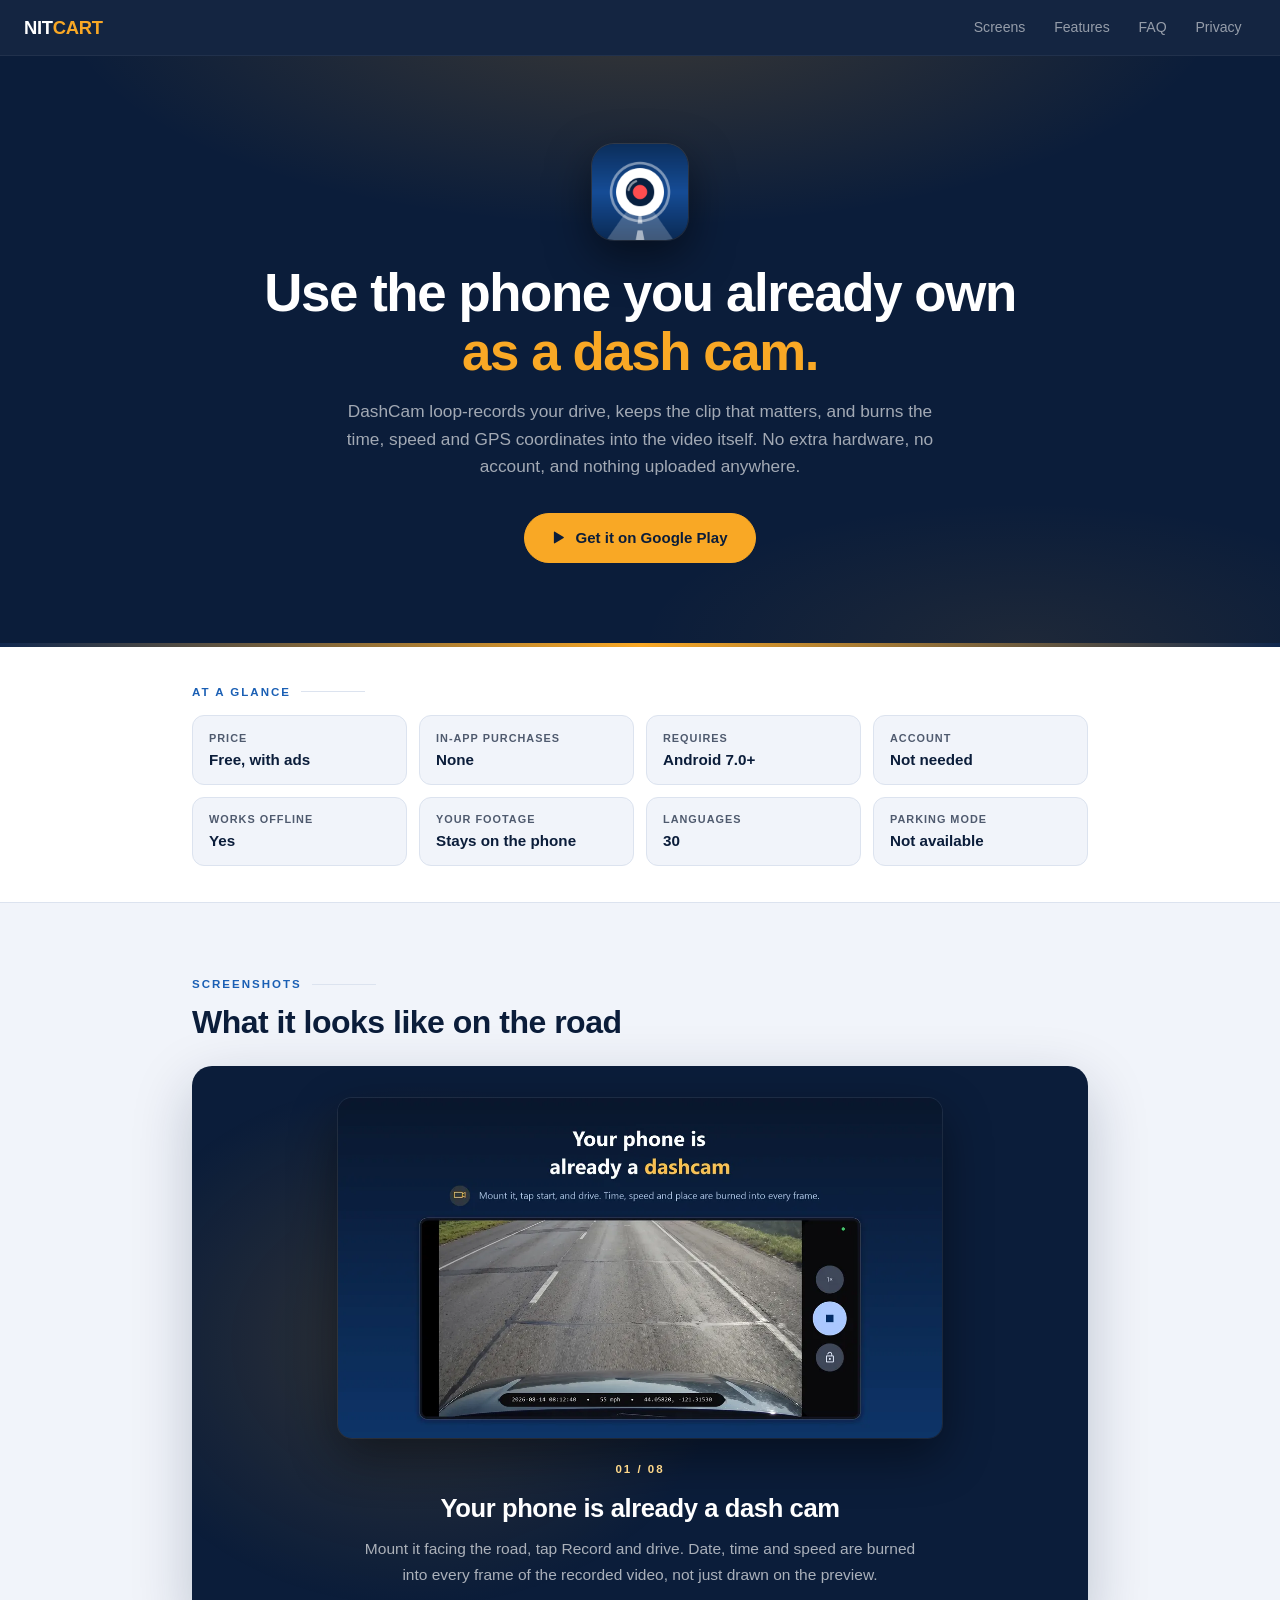
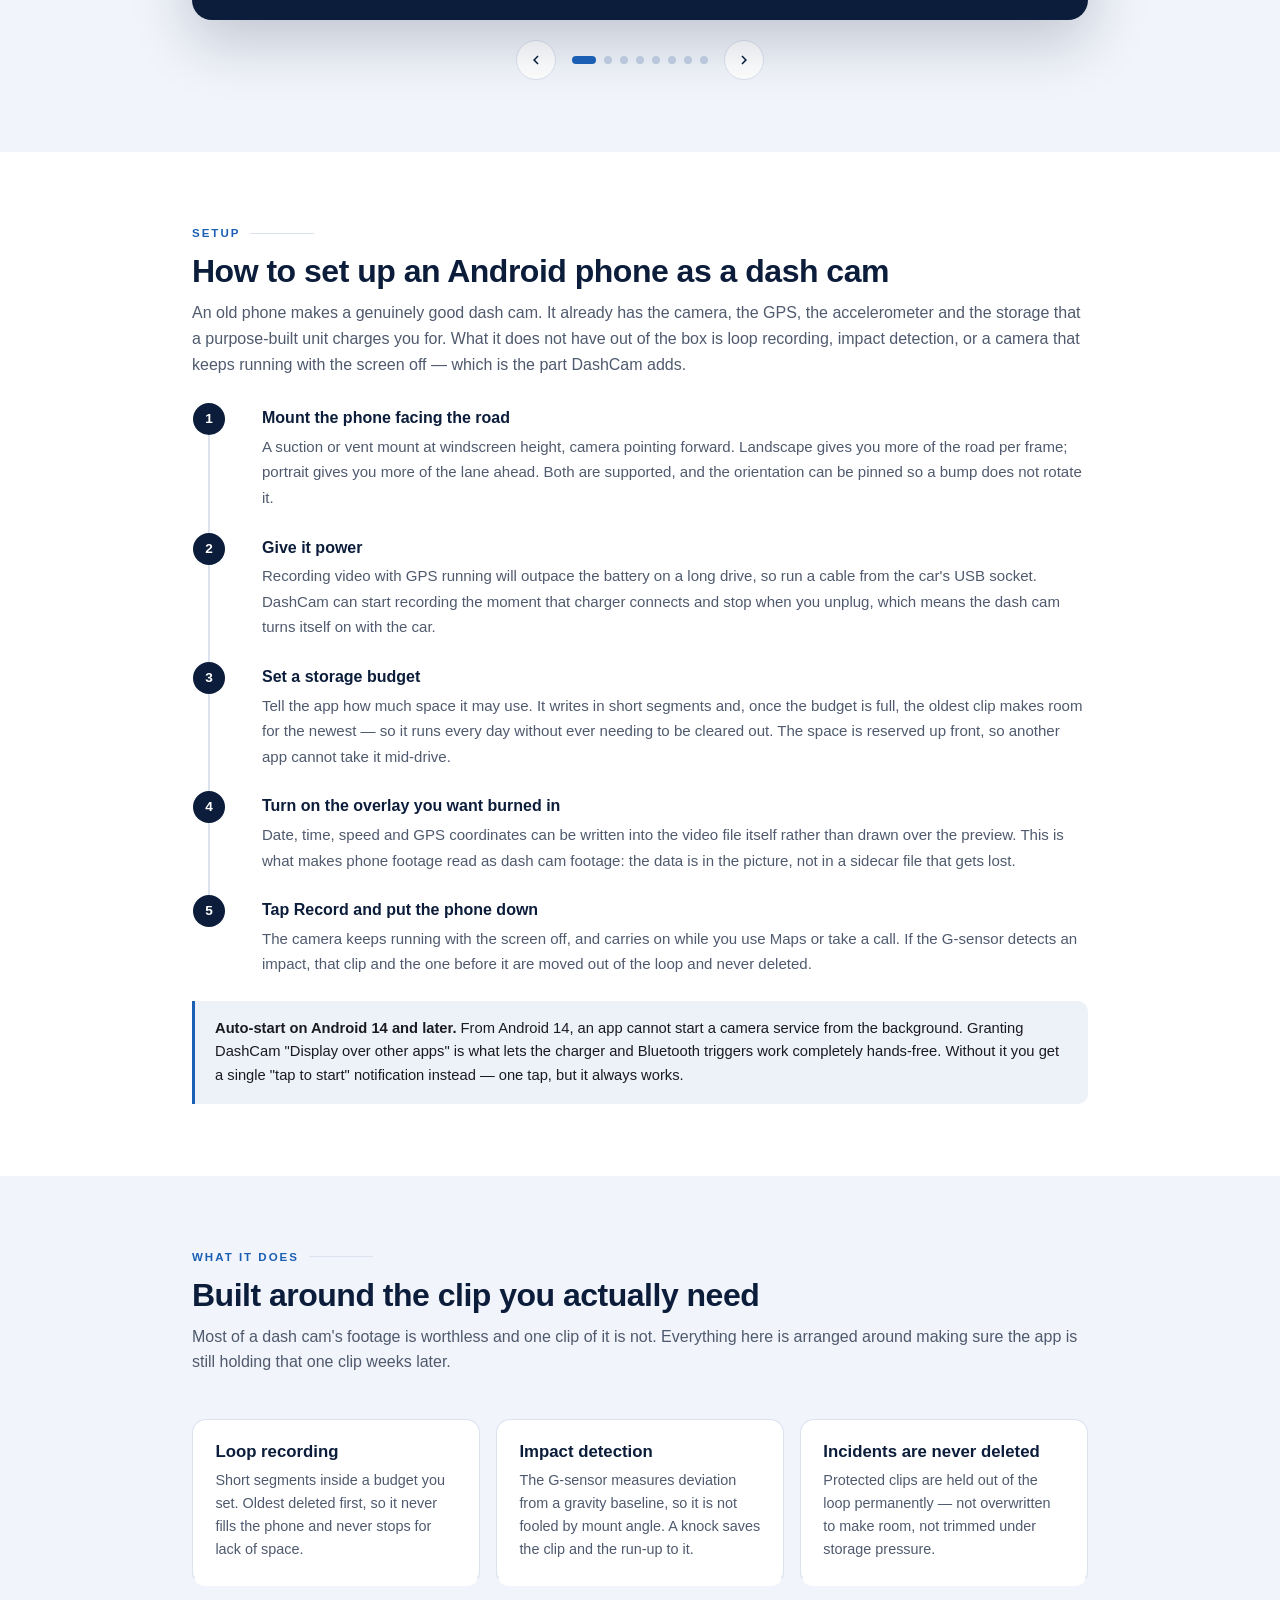
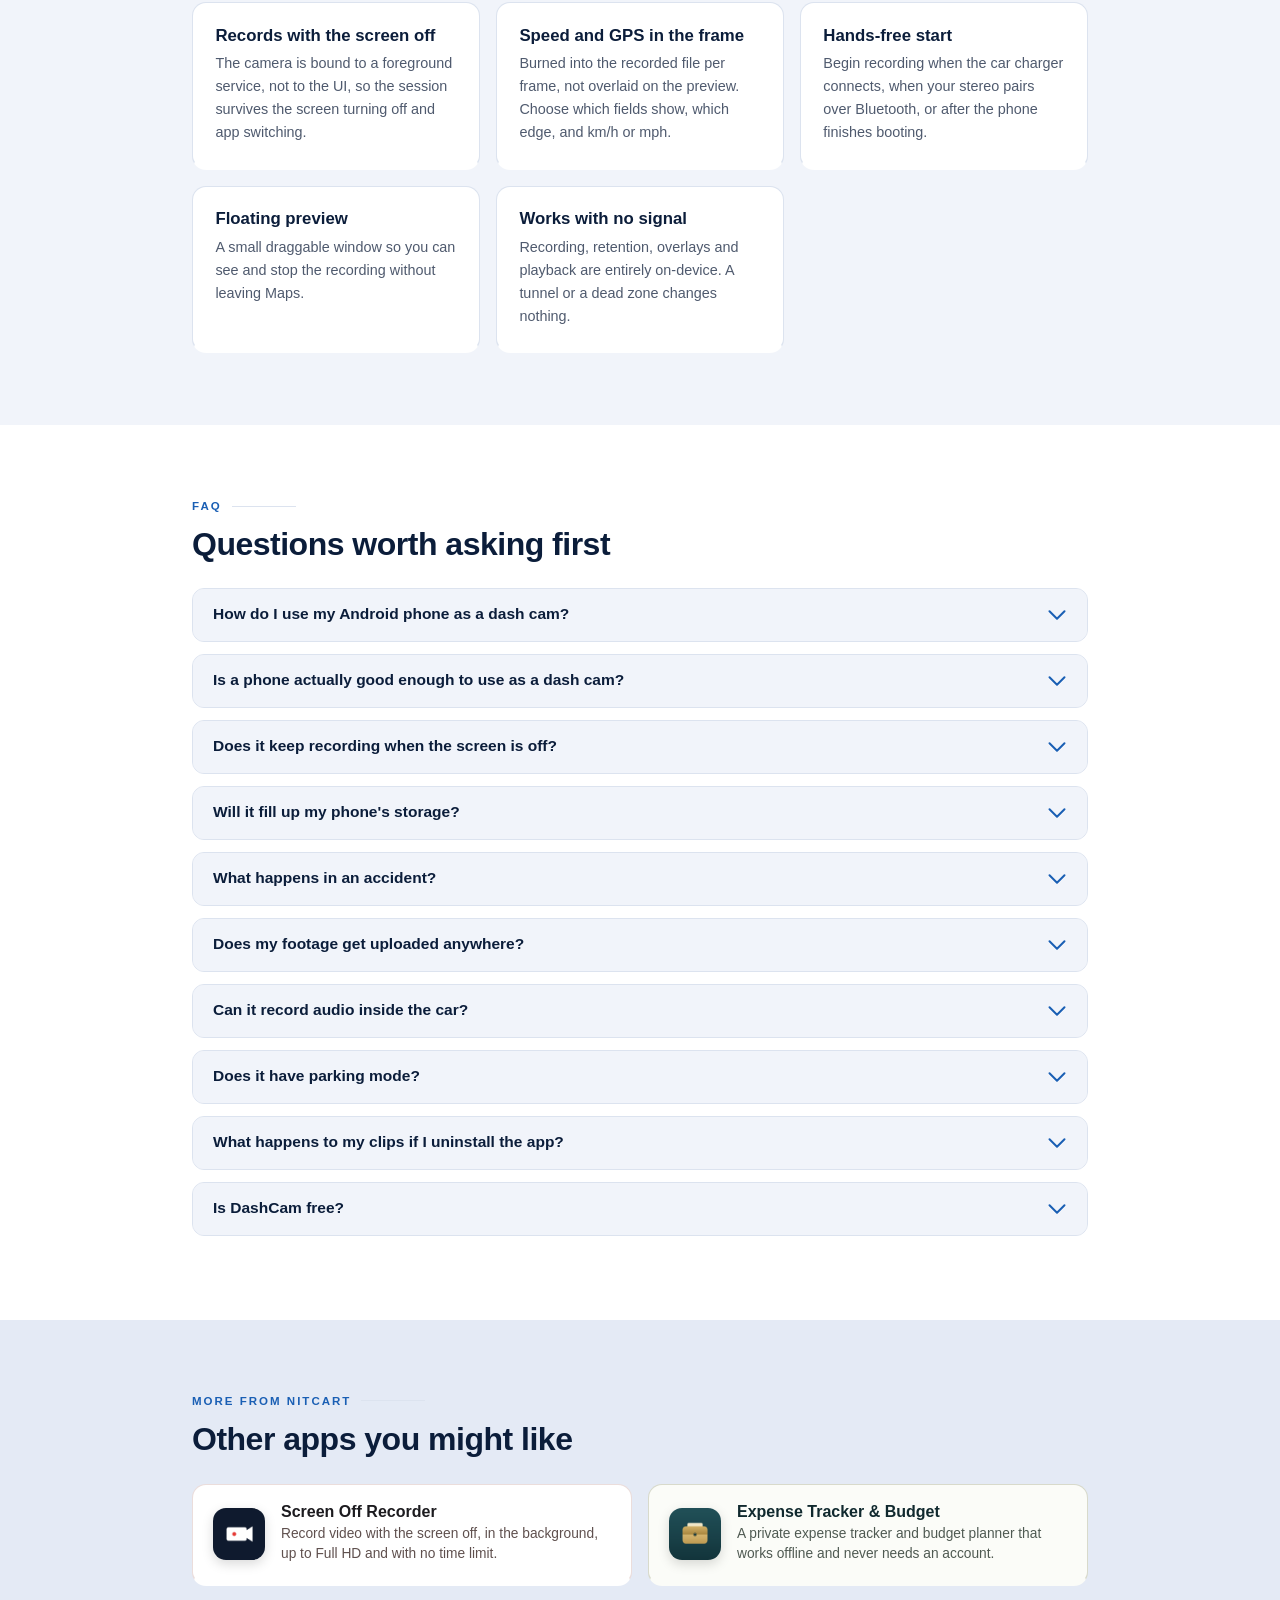
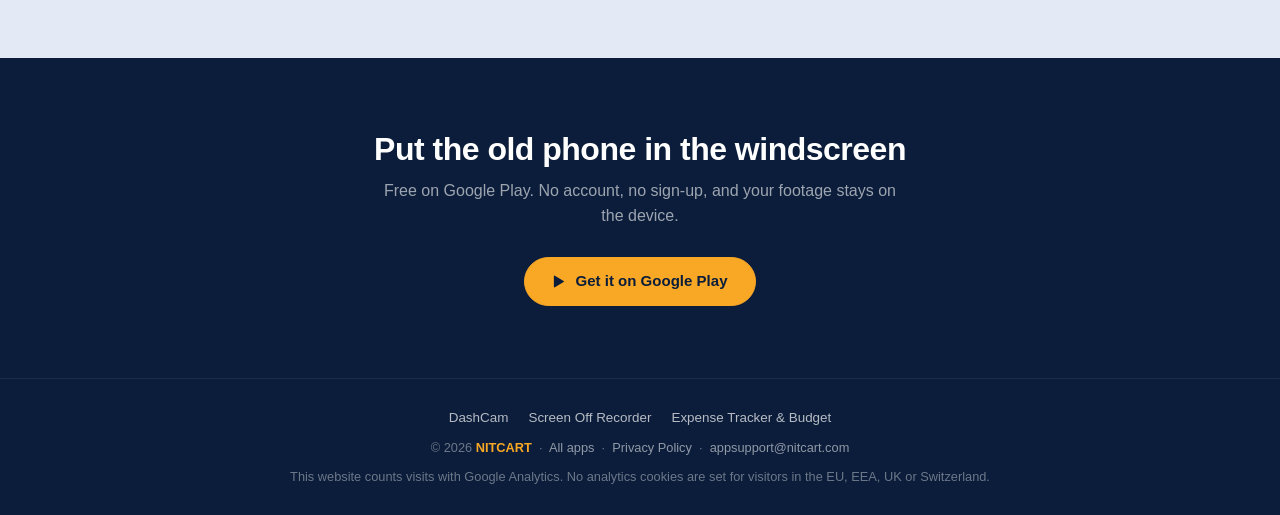
==== commit cbe6804e: "feat: Add Google Tag Manager visitor and Play Store click tracking Every page loads assets/tag-manag" ====
--- a/dashcam/index.html
+++ b/dashcam/index.html
@@ -4,6 +4,7 @@
 <head>
   <meta charset="UTF-8" />
   <meta name="viewport" content="width=device-width, initial-scale=1.0" />
+  <script src="../assets/tag-manager.js"></script>
   <title>DashCam — Dash Cam App for Android with Loop Recording &amp; GPS</title>
   <meta name="description" content="Turn your Android phone into a dash cam: loop recording with the screen off, impact detection, and speed and GPS on the video. Free, no account, stays on your phone." />
   <meta name="robots" content="index, follow, max-image-preview:large, max-snippet:-1, max-video-preview:-1" />
@@ -524,6 +525,7 @@
         <a href="privacy-policy.html">Privacy Policy</a> &nbsp;·&nbsp;
         <a href="mailto:appsupport@nitcart.com">appsupport@nitcart.com</a>
       </p>
+      <p class="footer-note">This website counts visits with Google Analytics. No analytics cookies are set for visitors in the EU, EEA, UK or Switzerland.</p>
     </div>
   </footer>
 
--- a/assets/nitcart.css
+++ b/assets/nitcart.css
@@ -581,6 +581,7 @@
 .site-footer a { color: rgba(255,255,255,0.55); text-decoration: none; }
 .site-footer a:hover { color: #fff; }
 .site-footer .brand { color: var(--accent); font-weight: 700; }
+.site-footer .footer-note { margin-top: 0.5rem; }
 
 /* ── AT A GLANCE FACTS (landing pages) ─────────────── */
 .facts { padding: 2.25rem 0; border-bottom: 1px solid var(--border); background: var(--card); }
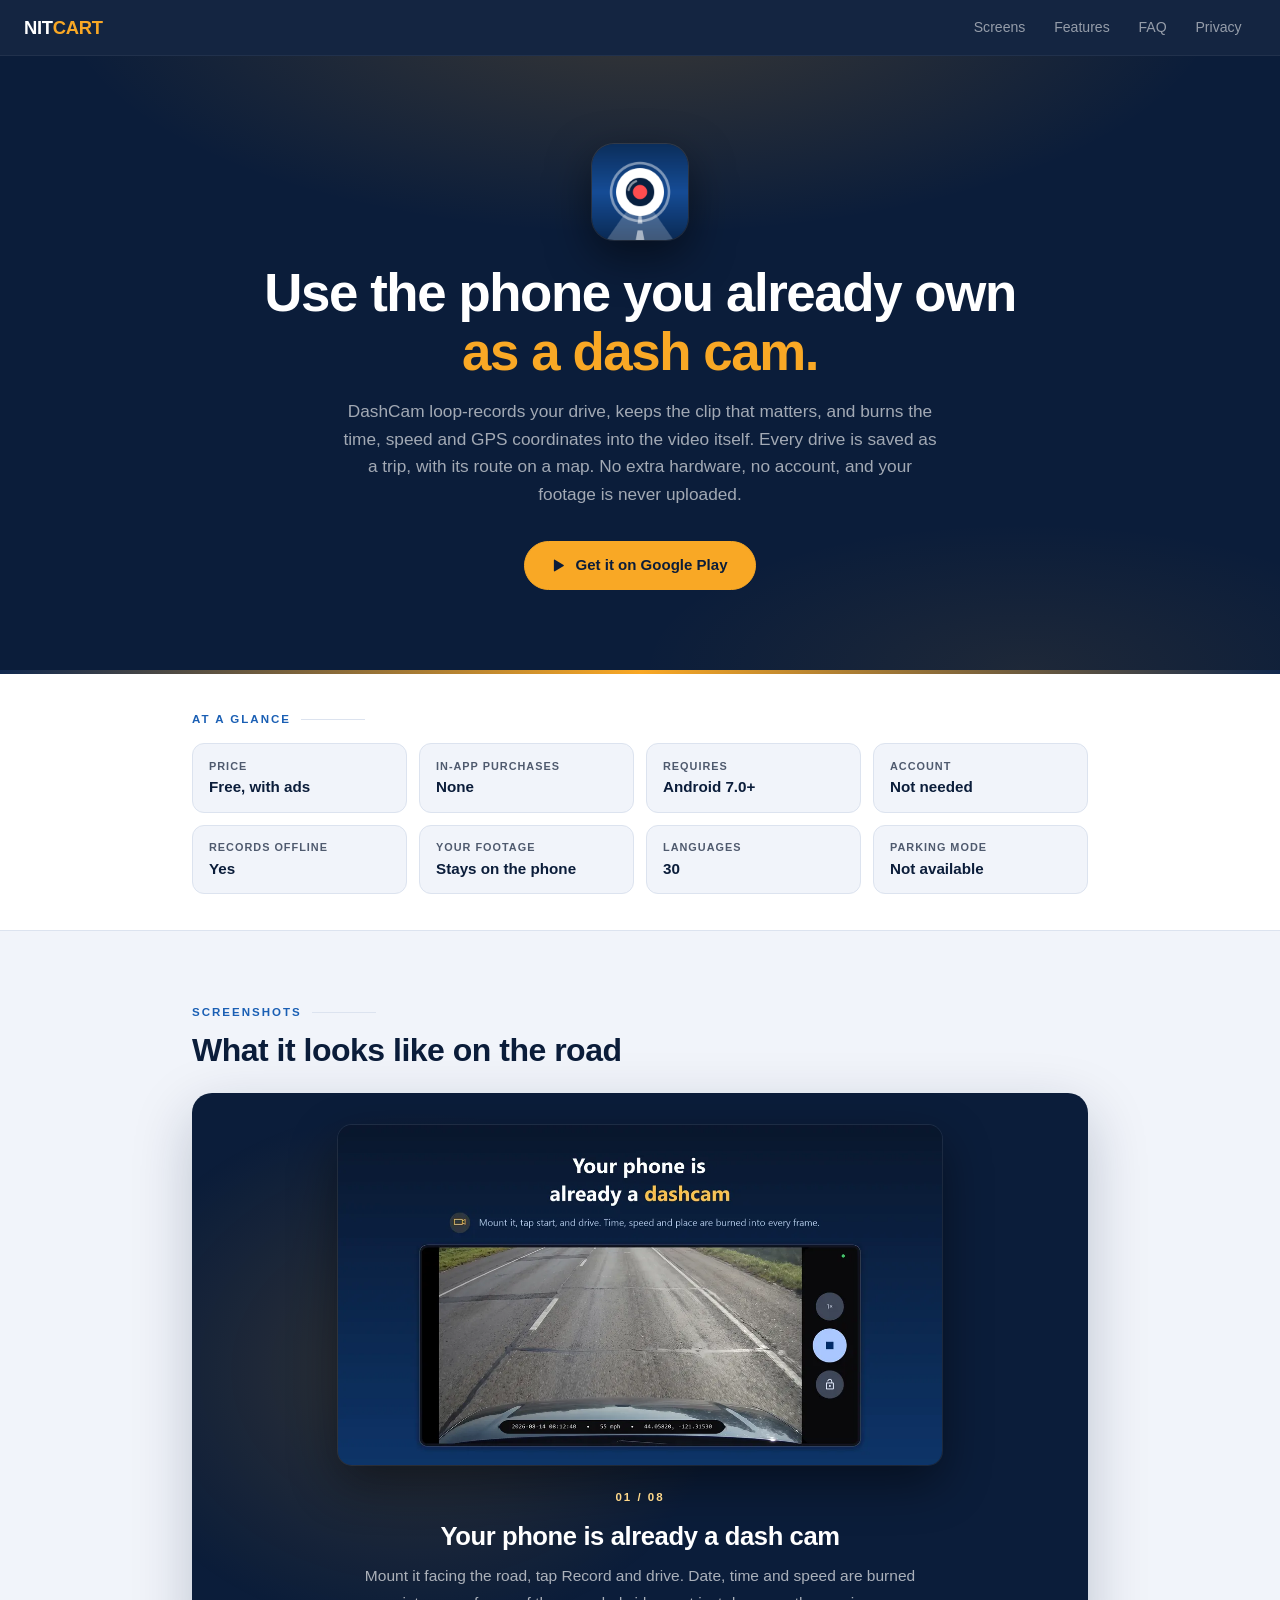
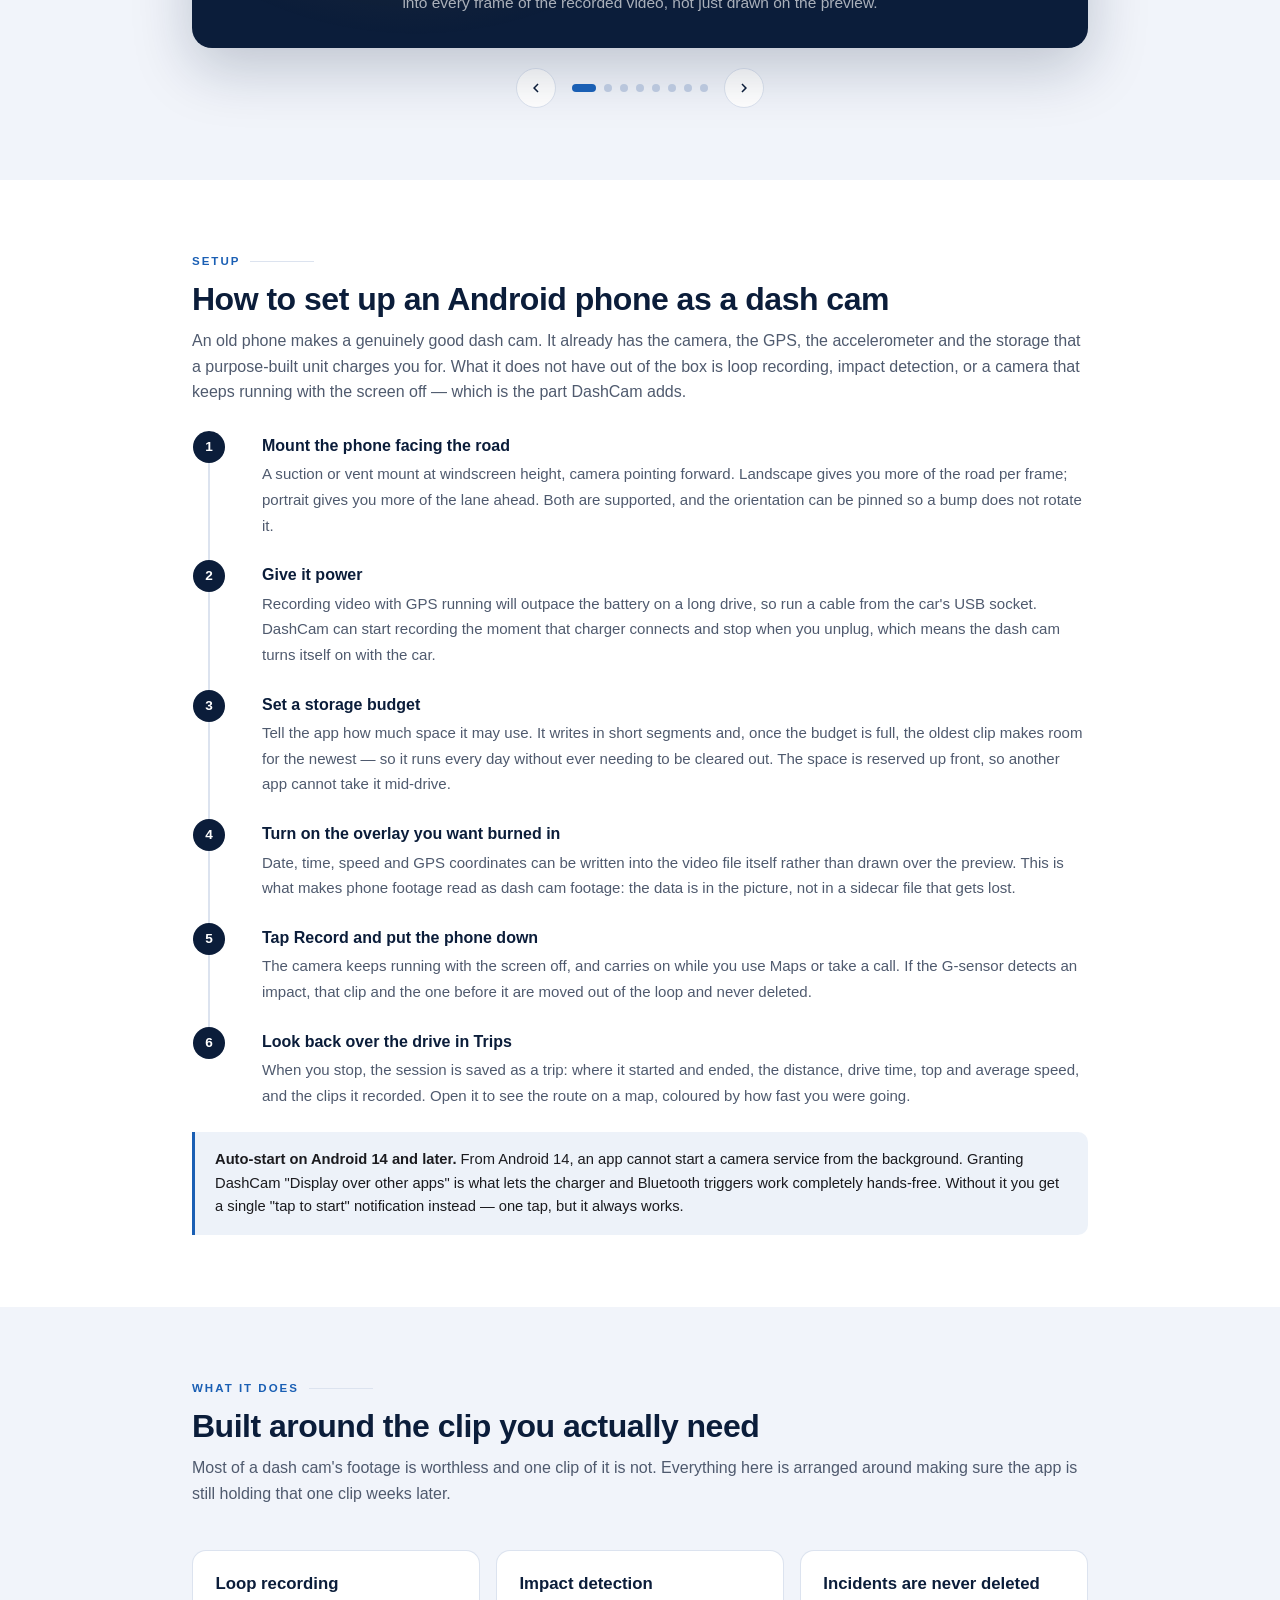
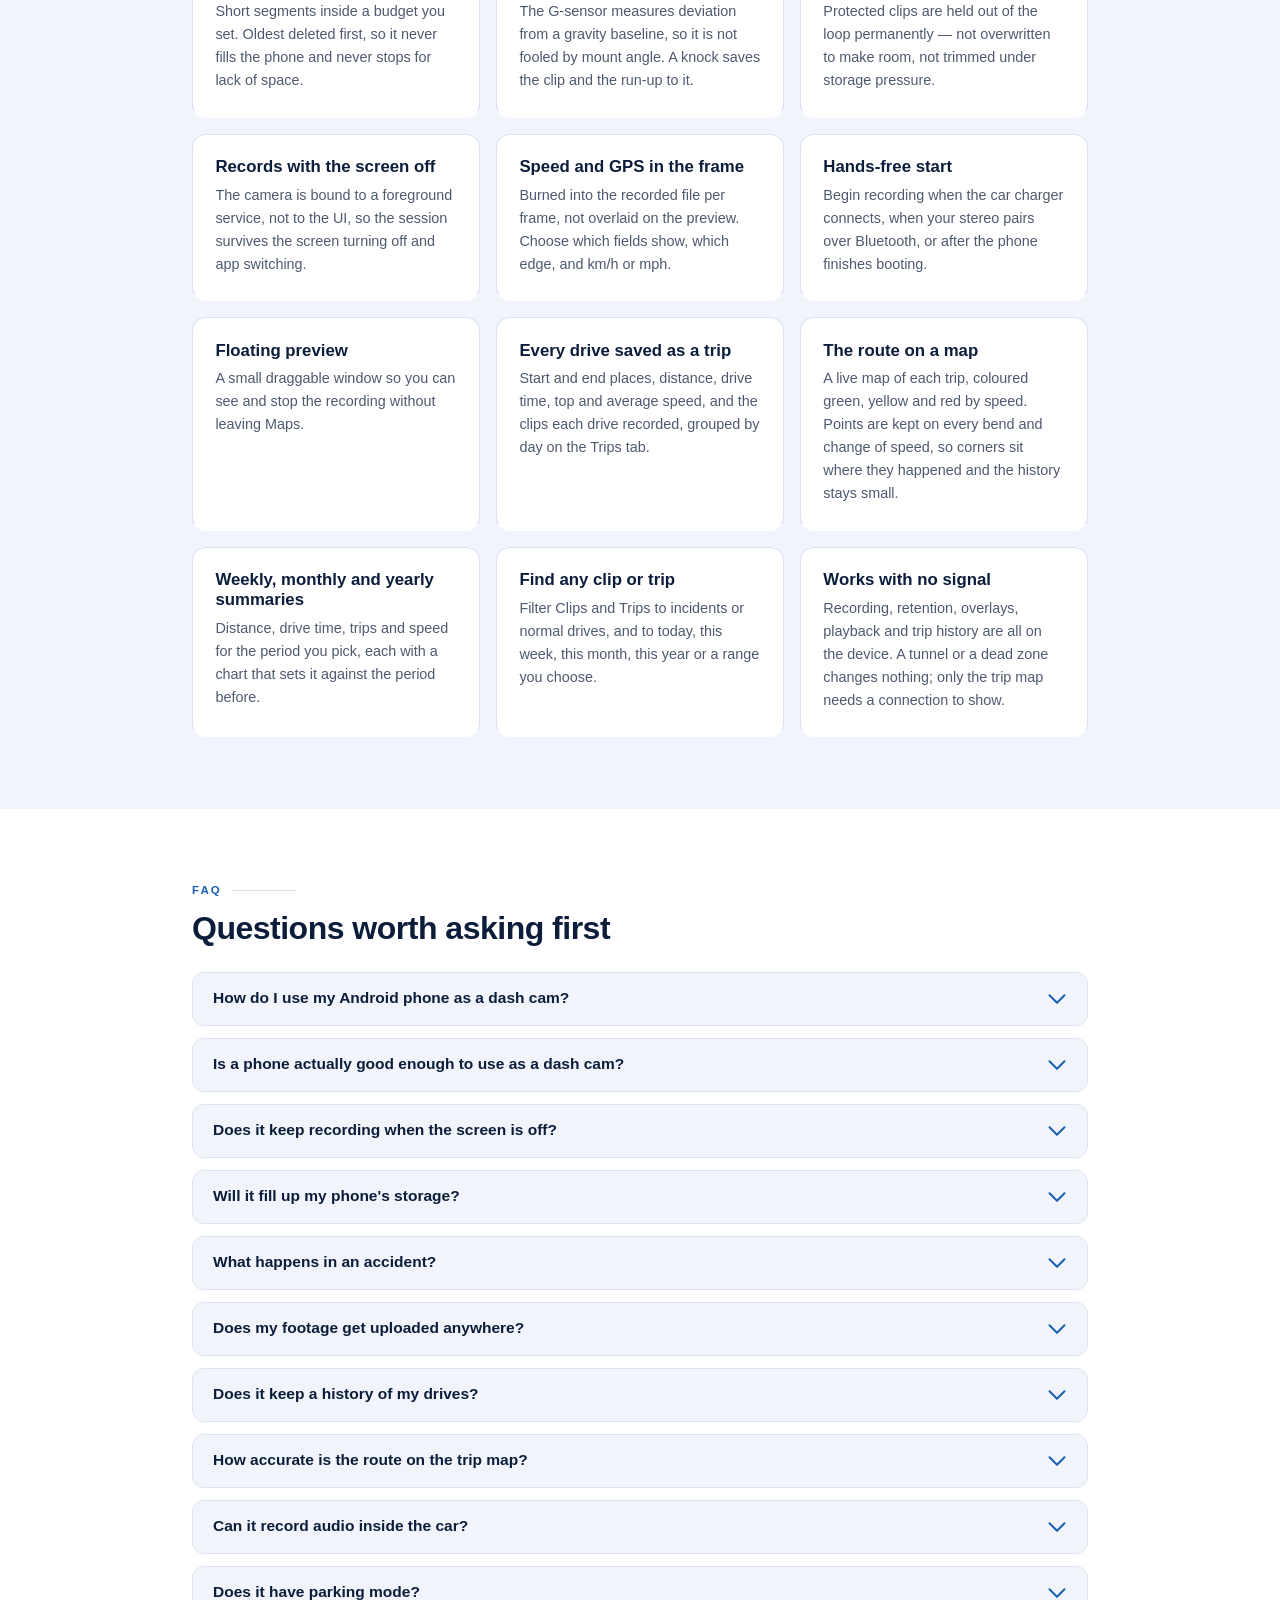
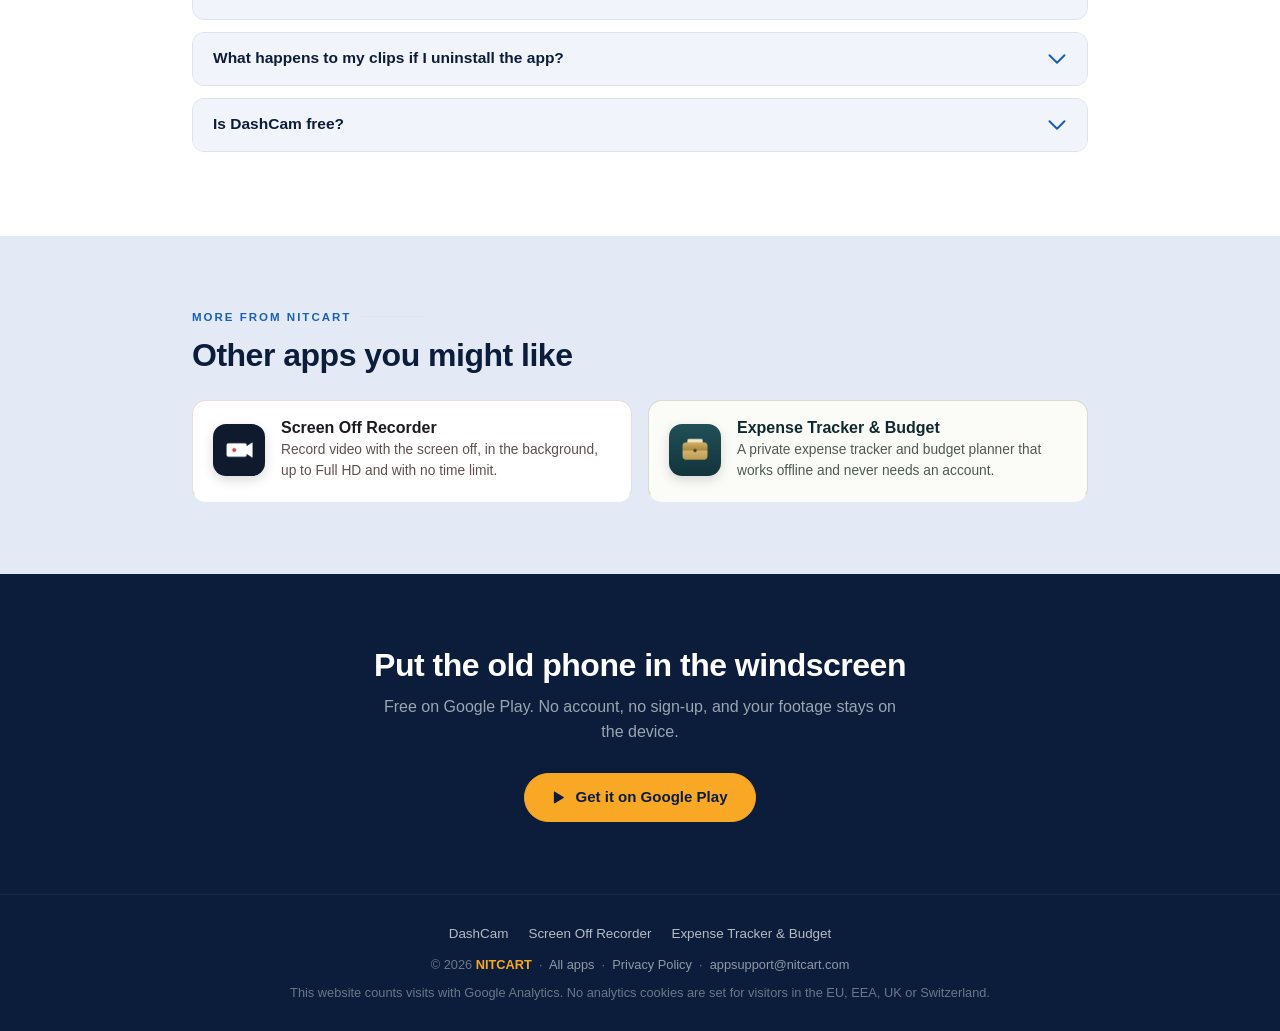
==== commit 06476ea9: "feat: Describe DashCam trip history and route maps; update its privacy policy" ====
--- a/dashcam/index.html
+++ b/dashcam/index.html
@@ -6,7 +6,7 @@
   <meta name="viewport" content="width=device-width, initial-scale=1.0" />
   <script src="../assets/tag-manager.js"></script>
   <title>DashCam — Dash Cam App for Android with Loop Recording &amp; GPS</title>
-  <meta name="description" content="Turn your Android phone into a dash cam: loop recording with the screen off, impact detection, and speed and GPS on the video. Free, no account, stays on your phone." />
+  <meta name="description" content="Turn your Android phone into a dash cam: loop recording with the screen off, impact detection, speed and GPS on the video, and a route map of every drive. Free, no account." />
   <meta name="robots" content="index, follow, max-image-preview:large, max-snippet:-1, max-video-preview:-1" />
   <link rel="canonical" href="https://apps.nitcart.com/dashcam/" />
   <meta name="theme-color" content="#0b1d3a" />
@@ -17,7 +17,7 @@
   <meta property="og:site_name" content="NITCART Apps" />
   <meta property="og:locale" content="en_US" />
   <meta property="og:title" content="DashCam — Use Your Android Phone as a Dash Cam" />
-  <meta property="og:description" content="Loop recording, impact detection, and speed &amp; GPS burned into every frame. Free, no account, and your footage never leaves the phone." />
+  <meta property="og:description" content="Loop recording, impact detection, speed &amp; GPS burned into every frame, and every drive saved with its route on a map. Free, no account, and your footage never leaves the phone." />
   <meta property="og:url" content="https://apps.nitcart.com/dashcam/" />
   <meta property="og:image" content="https://apps.nitcart.com/assets/og/dashcam.png" />
   <meta property="og:image:width" content="1200" />
@@ -25,7 +25,7 @@
   <meta property="og:image:alt" content="DashCam - Drive Recorder for Android by NITCART" />
   <meta name="twitter:card" content="summary_large_image" />
   <meta name="twitter:title" content="DashCam — Use Your Android Phone as a Dash Cam" />
-  <meta name="twitter:description" content="Loop recording, impact detection, and speed &amp; GPS burned into every frame. Free, no account, and your footage never leaves the phone." />
+  <meta name="twitter:description" content="Loop recording, impact detection, speed &amp; GPS burned into every frame, and every drive saved with its route on a map. Free, no account, and your footage never leaves the phone." />
   <meta name="twitter:image" content="https://apps.nitcart.com/assets/og/dashcam.png" />
   <meta name="twitter:image:alt" content="DashCam - Drive Recorder for Android by NITCART" />
 
@@ -59,8 +59,8 @@
       <h1 class="hero-title">Use the phone you already own<br /><span>as a dash cam.</span></h1>
       <p class="hero-lead">
         DashCam loop-records your drive, keeps the clip that matters, and burns the time, speed
-        and GPS coordinates into the video itself. No extra hardware, no account, and nothing
-        uploaded anywhere.
+        and GPS coordinates into the video itself. Every drive is saved as a trip, with its route
+        on a map. No extra hardware, no account, and your footage is never uploaded.
       </p>
       <a class="btn btn-accent btn-cta btn-glow rounded-pill" href="https://play.google.com/store/apps/details?id=com.nitcart.dashcam" target="_blank" rel="noopener">
         <svg width="15" height="15" viewBox="0 0 24 24" fill="currentColor"><path d="M3 20.5v-17c0-.83.94-1.3 1.6-.8l14 8.5c.6.37.6 1.23 0 1.6l-14 8.5c-.66.5-1.6.03-1.6-.8z"/></svg>
@@ -80,7 +80,7 @@
         <div class="fact"><dt>In-app purchases</dt><dd>None</dd></div>
         <div class="fact"><dt>Requires</dt><dd>Android 7.0+</dd></div>
         <div class="fact"><dt>Account</dt><dd>Not needed</dd></div>
-        <div class="fact"><dt>Works offline</dt><dd>Yes</dd></div>
+        <div class="fact"><dt>Records offline</dt><dd>Yes</dd></div>
         <div class="fact"><dt>Your footage</dt><dd>Stays on the phone</dd></div>
         <div class="fact"><dt>Languages</dt><dd>30</dd></div>
         <div class="fact"><dt>Parking mode</dt><dd>Not available</dd></div>
@@ -264,6 +264,14 @@
             moved out of the loop and never deleted.
           </span>
         </li>
+        <li>
+          <strong>Look back over the drive in Trips</strong>
+          <span>
+            When you stop, the session is saved as a trip: where it started and ended, the
+            distance, drive time, top and average speed, and the clips it recorded. Open it to
+            see the route on a map, coloured by how fast you were going.
+          </span>
+        </li>
       </ol>
 
       <div class="note">
@@ -329,8 +337,32 @@
         </div>
         <div class="col">
           <div class="feature h-100">
+            <h3>Every drive saved as a trip</h3>
+            <p>Start and end places, distance, drive time, top and average speed, and the clips each drive recorded, grouped by day on the Trips tab.</p>
+          </div>
+        </div>
+        <div class="col">
+          <div class="feature h-100">
+            <h3>The route on a map</h3>
+            <p>A live map of each trip, coloured green, yellow and red by speed. Points are kept on every bend and change of speed, so corners sit where they happened and the history stays small.</p>
+          </div>
+        </div>
+        <div class="col">
+          <div class="feature h-100">
+            <h3>Weekly, monthly and yearly summaries</h3>
+            <p>Distance, drive time, trips and speed for the period you pick, each with a chart that sets it against the period before.</p>
+          </div>
+        </div>
+        <div class="col">
+          <div class="feature h-100">
+            <h3>Find any clip or trip</h3>
+            <p>Filter Clips and Trips to incidents or normal drives, and to today, this week, this month, this year or a range you choose.</p>
+          </div>
+        </div>
+        <div class="col">
+          <div class="feature h-100">
             <h3>Works with no signal</h3>
-            <p>Recording, retention, overlays and playback are entirely on-device. A tunnel or a dead zone changes nothing.</p>
+            <p>Recording, retention, overlays, playback and trip history are all on the device. A tunnel or a dead zone changes nothing; only the trip map needs a connection to show.</p>
           </div>
         </div>
       </div>
@@ -414,13 +446,47 @@
           </h3>
           <div id="faq-6" class="accordion-collapse collapse">
             <div class="accordion-body">
-            No. There is no account, no server and no cloud sync. Video, audio and location are
-            processed on the device to produce the recording and its burned-in overlay, and none of
-            them are transmitted. The app does hold the internet permission, because it shows ads —
-            but the ad code has no access to your recordings, and everything the app records works
-            with no connection at all. The
-            <a href="privacy-policy.html">privacy policy</a> sets out exactly what the ad SDK
-            collects.
+            No. There is no account, no server and no cloud sync, and your video and audio never
+            leave the phone. Trip history is kept on the phone too. Two things use the internet:
+            ads, and looking at your trips. A trip's page loads the map of its route from Google
+            Maps, and the places where your trips started and ended are named through the
+            address service Android provides (run by Google on most phones), so those
+            coordinates reach Google at that moment. No location is sent while you drive. The ad code has no access to your
+            recordings or trips, and recording works with no connection at all. The
+            <a href="privacy-policy.html">privacy policy</a> sets out exactly what is sent, and to
+            whom.
+            </div>
+          </div>
+        </div>
+        <div class="accordion-item">
+          <h3 class="accordion-header">
+            <button class="accordion-button collapsed" type="button" data-bs-toggle="collapse" data-bs-target="#faq-11" aria-expanded="false" aria-controls="faq-11">Does it keep a history of my drives?</button>
+          </h3>
+          <div id="faq-11" class="accordion-collapse collapse">
+            <div class="accordion-body">
+            Yes, if you want it to. With Save trip history on, which is the default, each recording
+            session is saved as a trip on the Trips tab: when and where it started and ended, the
+            distance, drive time, top and average speed, the route, and the clips it recorded.
+            Summary cards above the list add up the distance, drive time, trips and speed for the
+            week, month or year, against the one before. The route needs Precise location; without
+            it a trip keeps its times and clips. You can turn trip history off in Settings, and
+            delete any trip from the Trips tab, with or without its clips.
+            </div>
+          </div>
+        </div>
+        <div class="accordion-item">
+          <h3 class="accordion-header">
+            <button class="accordion-button collapsed" type="button" data-bs-toggle="collapse" data-bs-target="#faq-12" aria-expanded="false" aria-controls="faq-12">How accurate is the route on the trip map?</button>
+          </h3>
+          <div id="faq-12" class="accordion-collapse collapse">
+            <div class="accordion-body">
+            As accurate as the phone's GPS. DashCam reads your position once a second while
+            recording, and works out distance and top speed from every reading. For the map it keeps
+            a point wherever the road bends, whenever your speed changes by 15 km/h or more, and
+            otherwise every 15 seconds on the move (25 seconds when stopped), so corners are drawn
+            where they happened without storing every second of the drive. The line is coloured by
+            speed, and a stretch where the GPS signal was lost for more than 30 seconds is drawn in
+            grey.
             </div>
           </div>
         </div>
@@ -454,9 +520,10 @@
           </h3>
           <div id="faq-9" class="accordion-collapse collapse">
             <div class="accordion-body">
-            They are deleted. Clips are written to the app's own external files directory, which is
-            why DashCam needs no storage permission at all — but that directory is removed with the
-            app. Export anything you want to keep before uninstalling.
+            They are deleted, and so is your trip history. Clips are written to the app's own
+            external files directory, which is why DashCam needs no storage permission at all — but
+            that directory is removed with the app. Export anything you want to keep before
+            uninstalling.
             </div>
           </div>
         </div>
@@ -557,7 +624,7 @@
           "Dash Cam: Car Video Recorder",
           "DashCam"
         ],
-        "description": "Turn your Android phone into a dash cam: loop recording with the screen off, impact detection, and speed and GPS on the video. Free, no account, stays on your phone.",
+        "description": "Turn your Android phone into a dash cam: loop recording with the screen off, impact detection, speed and GPS on the video, and a route map of every drive. Free, no account.",
         "url": "https://apps.nitcart.com/dashcam/",
         "image": "https://apps.nitcart.com/dashcam/playstore/icon-512.png",
         "screenshot": [
@@ -611,7 +678,11 @@
           "Keeps recording with the screen off and in the background",
           "Hands-free start when the car charger connects, the stereo pairs over Bluetooth, or the phone boots",
           "Floating preview window over other apps",
-          "Works offline; footage never leaves the device",
+          "Trip history: every drive saved with its distance, drive time, speeds and clips",
+          "Route map of each trip, coloured by speed",
+          "Weekly, monthly and yearly driving summaries with charts",
+          "Filter clips and trips by incidents and by date",
+          "Records offline; footage never leaves the device",
           "Available in 30 languages"
         ],
         "installUrl": "https://play.google.com/store/apps/details?id=com.nitcart.dashcam",
@@ -638,7 +709,7 @@
         "@id": "https://apps.nitcart.com/dashcam/#webpage",
         "url": "https://apps.nitcart.com/dashcam/",
         "name": "DashCam — Dash Cam App for Android with Loop Recording & GPS",
-        "description": "Turn your Android phone into a dash cam: loop recording with the screen off, impact detection, and speed and GPS on the video. Free, no account, stays on your phone.",
+        "description": "Turn your Android phone into a dash cam: loop recording with the screen off, impact detection, speed and GPS on the video, and a route map of every drive. Free, no account.",
         "inLanguage": "en",
         "isPartOf": {
           "@id": "https://apps.nitcart.com/#website"
@@ -650,7 +721,7 @@
         "breadcrumb": {
           "@id": "https://apps.nitcart.com/dashcam/#breadcrumb"
         },
-        "dateModified": "2026-09-23"
+        "dateModified": "2026-10-24"
       },
       {
         "@type": "BreadcrumbList",
@@ -719,7 +790,23 @@
             "name": "Does my footage get uploaded anywhere?",
             "acceptedAnswer": {
               "@type": "Answer",
-              "text": "No. There is no account, no server and no cloud sync. Video, audio and location are processed on the device to produce the recording and its burned-in overlay, and none of them are transmitted. The app does hold the internet permission, because it shows ads — but the ad code has no access to your recordings, and everything the app records works with no connection at all. The privacy policy sets out exactly what the ad SDK collects."
+              "text": "No. There is no account, no server and no cloud sync, and your video and audio never leave the phone. Trip history is kept on the phone too. Two things use the internet: ads, and looking at your trips. A trip's page loads the map of its route from Google Maps, and the places where your trips started and ended are named through the address service Android provides (run by Google on most phones), so those coordinates reach Google at that moment. No location is sent while you drive. The ad code has no access to your recordings or trips, and recording works with no connection at all. The privacy policy sets out exactly what is sent, and to whom."
+            }
+          },
+          {
+            "@type": "Question",
+            "name": "Does it keep a history of my drives?",
+            "acceptedAnswer": {
+              "@type": "Answer",
+              "text": "Yes, if you want it to. With Save trip history on, which is the default, each recording session is saved as a trip on the Trips tab: when and where it started and ended, the distance, drive time, top and average speed, the route, and the clips it recorded. Summary cards above the list add up the distance, drive time, trips and speed for the week, month or year, against the one before. The route needs Precise location; without it a trip keeps its times and clips. You can turn trip history off in Settings, and delete any trip from the Trips tab, with or without its clips."
+            }
+          },
+          {
+            "@type": "Question",
+            "name": "How accurate is the route on the trip map?",
+            "acceptedAnswer": {
+              "@type": "Answer",
+              "text": "As accurate as the phone's GPS. DashCam reads your position once a second while recording, and works out distance and top speed from every reading. For the map it keeps a point wherever the road bends, whenever your speed changes by 15 km/h or more, and otherwise every 15 seconds on the move (25 seconds when stopped), so corners are drawn where they happened without storing every second of the drive. The line is coloured by speed, and a stretch where the GPS signal was lost for more than 30 seconds is drawn in grey."
             }
           },
           {
@@ -743,7 +830,7 @@
             "name": "What happens to my clips if I uninstall the app?",
             "acceptedAnswer": {
               "@type": "Answer",
-              "text": "They are deleted. Clips are written to the app's own external files directory, which is why DashCam needs no storage permission at all — but that directory is removed with the app. Export anything you want to keep before uninstalling."
+              "text": "They are deleted, and so is your trip history. Clips are written to the app's own external files directory, which is why DashCam needs no storage permission at all — but that directory is removed with the app. Export anything you want to keep before uninstalling."
             }
           },
           {
